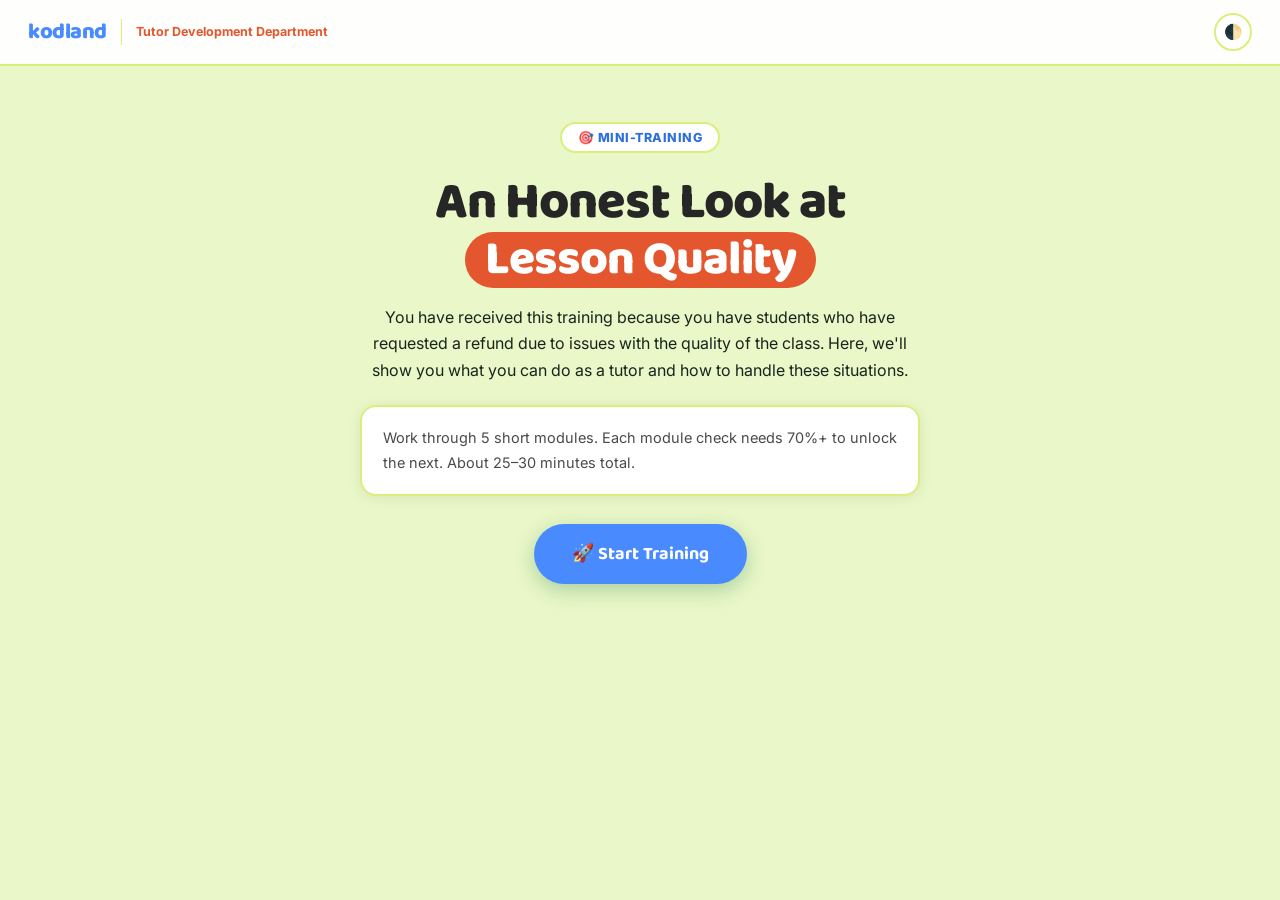
==== index.html @ ee76b4f6 "Add files via upload" ====
<!DOCTYPE html>
<html lang="en">
<head>
<meta charset="UTF-8">
<meta name="viewport" content="width=device-width, initial-scale=1.0">
<title>Mini-Training · Lesson Quality — Kodland Tutor Training</title>
<link href="https://fonts.googleapis.com/css2?family=Baloo+2:wght@600;700;800&family=Inter:wght@400;500;600;700;800&display=swap" rel="stylesheet">
<link rel="stylesheet" href="assets/style.css">
</head>
<body>

<!-- HOME -->
<div id="screen-home" class="screen active">
  <nav class="nav">
    <a class="logo" href="#" onclick="goHome();return false;">
      <span class="logo-mark">kodland</span>
      <span class="logo-div"></span>
      <span class="logo-sub" data-i18n="logoSub"></span>
    </a>
    <div class="nav-r">
      <button class="tbtn" onclick="toggleTheme()">🌓</button>
    </div>
  </nav>
  <div class="hero">
    <div class="hero-inner">
      <div class="eyebrow" data-i18n="heroEyebrow"></div>
      <h1 data-i18n-html="heroTitle"></h1>
      <p data-i18n="heroIntro"></p>
      <div class="card" style="text-align:left;max-width:560px;margin:0 auto 24px"><p style="margin:0" data-i18n="heroWork"></p></div>
      <button class="start-btn" onclick="goDashboard()" data-i18n="startBtn"></button>
    </div>
  </div>
</div>

<!-- DASHBOARD -->
<div id="screen-path" class="screen">
  <nav class="nav">
    <a class="logo" href="#" onclick="goHome();return false;">
      <span class="logo-mark">kodland</span>
      <span class="logo-div"></span>
      <span class="logo-sub" data-i18n="logoSub"></span>
    </a>
    <div class="nav-r">
      <span id="ntag" style="font-size:13px;color:var(--text-muted);font-weight:700;display:none"></span>
      <button class="tbtn" onclick="devUnlockAll()" data-i18n-title="devTitle" title="">🔓</button>
      <button class="tbtn" onclick="toggleTheme()">🌓</button>
    </div>
  </nav>
  <div class="msec">
    <div class="slbl">Your learning path</div>
    <div class="grid" id="mgrid"></div>
  </div>
</div>

<!-- CONTENT -->
<div id="screen-content" class="screen">
  <nav class="nav">
    <a class="logo" href="#" onclick="goHome();return false;">
      <span class="logo-mark">kodland</span>
      <span class="logo-div"></span>
      <span class="logo-sub" data-i18n="logoSub"></span>
    </a>
    <div class="nav-r">
      <button class="tbtn" onclick="goDashboard()" data-i18n-title="backToPath" title="">🏠</button>
      <button class="tbtn" onclick="toggleTheme()">🌓</button>
    </div>
  </nav>
  <div class="cbody" id="contentBody"></div>
</div>

<!-- RESULTS -->
<div id="screen-results" class="screen">
  <nav class="nav">
    <a class="logo" href="#" onclick="goHome();return false;">
      <span class="logo-mark">kodland</span><span class="logo-div"></span><span class="logo-sub" data-i18n="logoSub"></span>
    </a>
    <div class="nav-r"><button class="tbtn" onclick="toggleTheme()">🌓</button></div>
  </nav>
  <div class="rbody" id="resultsBody"></div>
</div>


<script>window.PROG_KEY_OVERRIDE='kl-mt-teacher_work-progress';</script>
<script src="assets/content-en.js"></script>
<script src="assets/engine.js"></script>
</body>
</html>
---- assets/style.css ----
:root{
  --blue:#498BFF;--blue-d:#2E6FDB;--blue-l:#8FB8FF;
  --coral:#E4572E;--coral-d:#C2421D;--pink-hover:#F08A6C;--pink-hover-d:#CF4A25;
  --green:#D3FF5F;--green-d:#6B9A1E;--green-l:#E9FFB0;
  --ink:#262626;--ink2:#4A4A4A;--muted:#8A8A8A;
  --bg:#EAF7C8;--surface:#FFFFFF;--surface2:#F4FCE0;--border:#D8F07A;
  --text:var(--ink);--text2:var(--ink2);--text-muted:var(--muted);
  --nav-bg:rgba(255,255,255,0.94);--nav-b:#D8F07A;
  --shadow:0 2px 14px rgba(11,31,69,.08);--shadow-h:0 10px 30px rgba(18,59,132,.16);
  --hi-bg:#EEF5FF;--hi-b:#AECBF7;--hi-t:#123B9A;
  --opt-h:#EEF5FF;
  --ok-bg:#EAFBF1;--ok-b:#8FE3B4;--ok-t:#0F7A45;
  --no-bg:#FFF1EF;--no-b:#FFC3B8;--no-t:#B23A26;
  --cute-bg:#FFF9E1;--cute-b:#F6DE94;--cute-t:#8A6412;
  --onbg:var(--ink);--onbg2:var(--ink2);--onbg-muted:var(--muted);
  --r:16px;--rsm:10px;--rpill:999px;
}
[data-theme="dark"]{
  --ink:#ECECEC;--ink2:#B7B7C2;--muted:#8D8D99;
  --bg:#12141A;
  --surface:#1C1F27;--surface2:#242830;--border:#333A4A;
  --nav-bg:rgba(18,20,26,0.92);--nav-b:#2A2E3A;
  --shadow:0 2px 14px rgba(0,0,0,.45);--shadow-h:0 10px 30px rgba(0,0,0,.55);
  --hi-bg:rgba(73,139,255,.12);--hi-b:rgba(73,139,255,.4);--hi-t:#8FB8FF;
  --opt-h:#232838;
  --ok-bg:rgba(15,122,69,.15);--ok-b:rgba(15,122,69,.45);--ok-t:#6FE3A4;
  --no-bg:rgba(178,58,38,.15);--no-b:rgba(178,58,38,.45);--no-t:#FF8B76;
  --cute-bg:rgba(138,100,18,.18);--cute-b:rgba(138,100,18,.45);--cute-t:#F6DE94;
  --onbg:var(--ink);--onbg2:var(--ink2);--onbg-muted:var(--muted);
}
*{box-sizing:border-box;margin:0;padding:0}
html{scroll-behavior:smooth}
body{background:var(--bg);color:var(--text);font-family:'Inter',sans-serif;min-height:100vh;overflow-x:hidden;transition:background .25s,color .25s}
.screen{display:none;min-height:100vh;flex-direction:column}
.screen.active{display:flex}
.nav{display:flex;align-items:center;justify-content:space-between;padding:0 28px;height:66px;background:var(--nav-bg);backdrop-filter:blur(14px);border-bottom:2px solid var(--nav-b);position:sticky;top:0;z-index:100}
.logo{display:flex;align-items:center;gap:9px;text-decoration:none;flex-shrink:0}
.logo-mark{font-family:'Baloo 2',sans-serif;font-weight:800;font-size:22px;letter-spacing:-.5px;color:var(--blue);line-height:1;white-space:nowrap}
.logo-sub{font-family:'Inter',sans-serif;font-weight:700;font-size:12.5px;color:var(--coral);white-space:nowrap;line-height:1.3;max-width:180px}
.logo-div{width:1px;height:26px;background:var(--border);margin:0 5px}
.nav-r{display:flex;align-items:center;gap:8px;position:relative}
.tbtn{display:flex;align-items:center;justify-content:center;width:38px;height:38px;border-radius:50%;background:var(--surface);border:2px solid var(--border);color:var(--text2);font-size:15px;cursor:pointer;transition:all .15s;flex-shrink:0}
.tbtn:hover{border-color:var(--blue-l);background:var(--surface2)}
/* HERO */
.hero{padding:56px 40px 40px;text-align:center;position:relative;overflow:hidden}
.hero-inner{position:relative;max-width:640px;margin:0 auto}
.eyebrow{display:inline-flex;align-items:center;gap:6px;background:var(--surface);border:2px solid var(--border);border-radius:var(--rpill);padding:6px 16px;font-family:'Inter',sans-serif;font-size:12.5px;font-weight:800;color:var(--blue-d);margin-bottom:22px;text-transform:uppercase;letter-spacing:.5px}
.hero h1{font-family:'Baloo 2',sans-serif;font-size:clamp(32px,5.2vw,52px);font-weight:800;line-height:1.08;letter-spacing:-1px;color:var(--onbg);margin-bottom:16px}
.h-pill{display:inline-block;background:#E4572E;color:#fff;border-radius:var(--rpill);padding:2px 20px;margin:0 2px;font-size:.92em}
.hero p{color:#16261c;font-size:16px;line-height:1.65;margin-bottom:22px;max-width:560px;margin-left:auto;margin-right:auto;position:relative;z-index:1}
[data-theme="dark"] .hero p{color:var(--onbg2)}
.hero-reasons{max-width:560px;margin:0 auto 24px;text-align:left;display:flex;flex-direction:column;gap:10px}
.hr-item{display:flex;gap:13px;align-items:center;background:var(--surface);border:2px solid var(--border);border-radius:14px;padding:13px 17px;font-size:14.5px;color:var(--text2);line-height:1.55;box-shadow:var(--shadow)}
.hr-item .hr-ic{flex-shrink:0;font-size:18px;line-height:1;width:38px;height:38px;border-radius:50%;background:var(--hi-bg);display:flex;align-items:center;justify-content:center}
.hr-item:nth-child(2) .hr-ic{background:#E4F5D3}
.hr-item:nth-child(3) .hr-ic{background:#FFE9F2}
.start-btn{display:inline-block;padding:16px 38px;background:var(--blue);color:#fff;border:none;border-radius:var(--rpill);font-family:'Baloo 2',sans-serif;font-size:18px;font-weight:700;cursor:pointer;transition:all .15s;box-shadow:0 6px 20px rgba(20,120,60,.3);margin-top:4px}
.start-btn:hover{background:var(--pink-hover-d);transform:translateY(-2px);box-shadow:0 8px 24px rgba(212,160,23,.4)}
/* DASHBOARD */
.msec{padding:8px 32px 70px;max-width:1080px;margin:0 auto;width:100%}
.slbl{font-family:'Baloo 2',sans-serif;font-size:13px;font-weight:700;text-transform:uppercase;letter-spacing:1.5px;color:var(--onbg-muted);margin-bottom:16px;margin-top:4px}
.grid{display:grid;grid-template-columns:repeat(auto-fill,minmax(290px,1fr));gap:16px}
.mc{background:var(--surface);border:2px solid var(--border);border-radius:var(--r);overflow:hidden;cursor:pointer;transition:transform .2s,box-shadow .2s,border-color .2s;box-shadow:var(--shadow)}
.mc:hover:not(.locked){transform:translateY(-4px);box-shadow:var(--shadow-h)}
.mc.locked{opacity:.5;cursor:not-allowed}
.mc.done{border-color:var(--blue)}
.mc-stripe{height:7px}
.mc-body{padding:22px}
.mc-top{display:flex;align-items:center;justify-content:space-between;margin-bottom:9px}
.mc-num{font-size:12px;font-weight:800;letter-spacing:.8px;text-transform:uppercase;color:var(--text-muted)}
.mc-em{font-size:32px}
.mc-title{font-family:'Baloo 2',sans-serif;font-size:22px;font-weight:700;letter-spacing:-.2px;color:var(--text);margin-bottom:7px;line-height:1.15}
.mc-desc{font-size:14.5px;color:var(--text2);line-height:1.6}
.mc-foot{margin-top:16px;display:flex;align-items:center;justify-content:space-between}
.badge{font-family:'Inter',sans-serif;font-size:11px;font-weight:800;letter-spacing:.3px;padding:5px 13px;border-radius:var(--rpill);text-transform:uppercase}
.bd{background:#E4F5D3;color:var(--green-d);border:1.5px solid var(--green)}
.bs{background:var(--coral);color:#fff;border:1.5px solid var(--coral-d)}
.bl{background:var(--surface2);color:var(--text-muted);border:1.5px solid var(--border)}
.br{background:#DCEBFF;color:var(--blue-d);border:1.5px solid var(--blue-l)}
[data-theme="dark"] .bd{background:rgba(211,255,95,.15);color:var(--green);border-color:rgba(211,255,95,.4)}
[data-theme="dark"] .br{background:rgba(73,139,255,.15);color:var(--blue-l);border-color:rgba(73,139,255,.4)}
.stag{font-size:12.5px;color:var(--text-muted);font-weight:600}
.stag b{color:var(--text)}
/* CONTENT */
.cbody{padding:38px 40px 60px;max-width:820px;margin:0 auto;width:100%;flex:1}
.meyebrow{font-size:11.5px;font-weight:800;text-transform:uppercase;letter-spacing:1px;color:var(--onbg-muted);margin-bottom:9px}
.mh1{font-family:'Baloo 2',sans-serif;font-size:clamp(26px,4vw,38px);font-weight:800;letter-spacing:-.6px;line-height:1.12;color:var(--onbg);margin-bottom:16px}
.mobj{background:var(--surface);border:2px solid var(--border);border-left:5px solid var(--coral);border-radius:0 var(--rsm) var(--rsm) 0;padding:14px 18px;font-size:14.5px;color:var(--text2);line-height:1.6;margin-bottom:34px}
.mobj strong{color:var(--text)}
.sch{font-family:'Baloo 2',sans-serif;font-size:24px;font-weight:800;margin:44px 0 18px;color:var(--onbg);display:flex;align-items:center;gap:12px;letter-spacing:-.3px}
.sch::before{content:'';width:12px;height:12px;border-radius:4px;background:var(--coral);flex-shrink:0;transform:rotate(45deg)}
.sch::after{content:'';flex:1;height:3px;background:var(--coral);border-radius:2px;opacity:.4}
.card{background:var(--surface);border:2px solid var(--border);border-radius:var(--r);padding:19px 21px;margin-bottom:12px;box-shadow:var(--shadow)}
.card h4{font-family:'Baloo 2',sans-serif;font-size:15px;font-weight:700;color:var(--text);margin-bottom:8px}
.card p,.card li{font-size:14.5px;color:var(--text2);line-height:1.7}
.card ul,.card ol{padding-left:18px}
.card li{margin-bottom:6px}
.card p strong,.card li strong{color:var(--text)}
.card p{margin-bottom:10px}
.card p:last-child{margin-bottom:0}
.tbl-wrap{overflow-x:auto;margin-top:4px}
.card table{width:100%;border-collapse:collapse;font-size:13.6px;line-height:1.55}
.card th{text-align:left;padding:9px 11px;border-bottom:2px solid var(--border);font-family:'Baloo 2',sans-serif;font-size:12.8px;color:var(--text)}
.card td{padding:9px 11px;border-bottom:1px solid var(--border);color:var(--text2);vertical-align:top}
.card tr:last-child td{border-bottom:none}
.card.hi{background:var(--hi-bg);border-color:var(--hi-b)}
.card.hi h4{color:var(--hi-t);font-size:16.5px}
.card.hi p,.card.hi li{color:var(--hi-t);opacity:.92}
.card.ok{background:var(--ok-bg);border-color:var(--ok-b)}
.card.ok h4{color:var(--ok-t)}
.card.ok p,.card.ok li{color:var(--ok-t);opacity:.92}
.card.danger{background:var(--no-bg);border-color:var(--no-b)}
.card.danger h4{color:var(--no-t)}
.card.danger p,.card.danger li{color:var(--no-t);opacity:.92}
.card.danger th{color:var(--no-t);border-color:var(--no-b)}
.card.danger td{color:var(--no-t);opacity:.9;border-color:var(--no-b)}
.card.cute{background:var(--cute-bg);border-color:var(--cute-b)}
.card.cute h4{color:var(--cute-t);font-size:16.5px}
.card.cute p,.card.cute li{color:var(--cute-t);opacity:.92}
.acc-item{background:var(--surface);border:2px solid var(--border);border-radius:var(--r);margin-bottom:12px;box-shadow:var(--shadow);overflow:hidden}
.acc-item summary{cursor:pointer;list-style:none;padding:18px 22px;font-family:'Baloo 2',sans-serif;font-weight:700;font-size:16px;display:flex;align-items:center;justify-content:space-between;gap:10px}
.acc-item summary::-webkit-details-marker{display:none}
.acc-item summary::after{content:'▾';font-size:14px;color:var(--text-muted);flex-shrink:0;transition:transform .2s}
.acc-item[open] summary::after{transform:rotate(180deg)}
.acc-item .acc-body{padding:0 22px 20px}
.acc-big-title{font-family:'Baloo 2',sans-serif;font-weight:800;font-size:23px;margin:30px 0 16px;text-align:center}
.sib{padding:16px 18px}
.sib-head{display:flex;align-items:center;gap:14px;margin-bottom:10px}
.sib-ic{font-size:38px;line-height:1;flex-shrink:0;width:52px;height:52px;display:flex;align-items:center;justify-content:center;background:var(--surface2);border-radius:50%}
.sib-head h4{font-size:14.5px;font-weight:800;line-height:1.3}
.sib-body{font-size:13.5px;line-height:1.55}
.sib-body ul,.sib-body ol{margin:0;padding-left:20px}
.sib-body li{margin-bottom:5px}
.sib-body p{margin-bottom:6px}
.notice-line{display:flex;align-items:flex-start;gap:10px;background:var(--surface2);border-radius:var(--rsm);padding:12px 14px;margin-bottom:12px;font-size:13.5px;line-height:1.5}
.notice-line .nl-ic{font-size:22px;flex-shrink:0}
.doavoid{display:grid;grid-template-columns:1fr 1fr;gap:14px;margin-bottom:14px}
@media(max-width:600px){.doavoid{grid-template-columns:1fr}}
.doavoid .dobox,.doavoid .avoidbox{border-radius:var(--r);padding:18px 19px;box-shadow:var(--shadow)}
.doavoid .dobox{background:var(--ok-bg);border:2px solid var(--ok-b)}
.doavoid .avoidbox{background:var(--no-bg);border:2px solid var(--no-b)}
.doavoid h5{font-family:'Baloo 2',sans-serif;font-weight:800;font-size:14.5px;margin-bottom:11px;display:flex;align-items:center;gap:7px}
.doavoid .dobox h5{color:var(--ok-t)}
.doavoid .avoidbox h5{color:var(--no-t)}
.doavoid ul{list-style:none;padding:0;margin:0;display:flex;flex-direction:column;gap:10px}
.doavoid li{display:flex;gap:8px;font-size:13.6px;line-height:1.55}
.doavoid .dobox li{color:var(--ok-t)}
.doavoid .avoidbox li{color:var(--no-t)}
.doavoid li .lic{flex-shrink:0}
.doavoid em{opacity:.85}
.pattern-row{display:grid;grid-template-columns:repeat(3,1fr);gap:14px;margin-bottom:14px}
@media(max-width:760px){.pattern-row{grid-template-columns:1fr}}
.pattern-card{background:var(--surface);border:2px solid var(--border);border-radius:var(--r);padding:22px 20px;box-shadow:var(--shadow);text-align:center;display:flex;flex-direction:column}
.pattern-ic{font-size:38px;margin-bottom:10px}
.pattern-title{font-family:'Baloo 2',sans-serif;font-weight:800;font-size:16px;margin-bottom:9px;color:var(--text)}
.pattern-desc{font-size:12.8px;color:var(--text2);margin-bottom:12px;line-height:1.5;font-style:italic}
.pattern-note{font-size:12.8px;color:var(--text2);line-height:1.55;text-align:left;background:var(--surface2);border-radius:10px;padding:11px 13px;margin-top:auto}
.mobj-box{display:flex;gap:16px;align-items:flex-start;background:var(--surface);border:2px solid var(--border);border-radius:var(--r);padding:18px 20px;margin-bottom:34px;box-shadow:var(--shadow)}
.mobj-ic{width:46px;height:46px;border-radius:50%;background:var(--hi-bg);display:flex;align-items:center;justify-content:center;font-size:21px;flex-shrink:0}
.mobj-txt strong{font-family:'Baloo 2',sans-serif;font-size:11.5px;text-transform:uppercase;letter-spacing:.6px;color:var(--coral);display:block;margin-bottom:5px}
.mobj-txt p{font-size:14.5px;color:var(--text2);line-height:1.6;margin:0}
.mc-em-circle{width:54px;height:54px;border-radius:50%;display:flex;align-items:center;justify-content:center;font-size:27px;flex-shrink:0}
.co-star{background:#FFF6DC;border-color:#F4D883;color:#8A6412}
[data-theme="dark"] .co-star{background:rgba(244,216,131,.15);border-color:rgba(244,216,131,.4);color:#F4D883}
.step-flow{display:flex;align-items:stretch;gap:8px;margin-bottom:14px;flex-wrap:wrap}
.step-box{flex:1;min-width:160px;background:var(--surface);border:2px solid var(--border);border-radius:var(--r);padding:18px 15px;text-align:center;box-shadow:var(--shadow);display:flex;flex-direction:column;align-items:center;justify-content:flex-start}
.step-ic{font-size:32px;margin-bottom:9px}
.step-lbl{font-size:13px;color:var(--text2);line-height:1.45;font-weight:600}
.step-arrow{display:flex;align-items:center;justify-content:center;font-size:22px;color:var(--coral);flex:0 0 auto;font-weight:800}
@media(max-width:700px){.step-flow{flex-direction:column}.step-arrow{transform:rotate(90deg);margin:-4px auto}}
.bigstat{display:flex;gap:22px;align-items:center;background:var(--surface);border:2px solid var(--border);border-radius:var(--r);padding:24px 26px;margin-bottom:14px;box-shadow:var(--shadow)}
.bigstat-num{font-family:'Baloo 2',sans-serif;font-size:54px;font-weight:800;color:var(--blue-d);flex-shrink:0;line-height:1;min-width:110px;text-align:center}
.bigstat-txt{font-size:14px;color:var(--text2);line-height:1.65}
.bigstat-txt strong{color:var(--text)}
@media(max-width:560px){.bigstat{flex-direction:column;text-align:center}}
.ck-list{display:flex;flex-direction:column;gap:11px;background:var(--surface);border:2px solid var(--border);border-radius:var(--r);padding:18px 20px;margin-bottom:12px;box-shadow:var(--shadow)}
.ck-row{display:flex;gap:11px;align-items:flex-start;font-size:14px;color:var(--text2);line-height:1.55}
.ck-box{flex-shrink:0;font-size:18px;color:var(--blue-d);margin-top:-1px}
.nc-list{display:flex;flex-direction:column;gap:12px;margin-bottom:12px}
.nc-row{display:flex;gap:14px;align-items:flex-start;background:var(--surface);border:2px solid var(--border);border-radius:var(--r);padding:15px 18px;box-shadow:var(--shadow)}
.nc-num{flex-shrink:0;width:32px;height:32px;border-radius:50%;background:var(--blue-l);color:var(--blue-d);display:flex;align-items:center;justify-content:center;font-family:'Baloo 2',sans-serif;font-weight:800;font-size:15px}
.nc-txt{font-size:14px;color:var(--text2);line-height:1.6;padding-top:4px}
.mt-pic{display:block;width:100%;height:auto;border-radius:var(--r);border:2px solid var(--border);box-shadow:var(--shadow);margin:0 0 14px;background:var(--surface)}
.mt-pic-crop{position:relative;overflow:hidden;border-radius:var(--r);border:2px solid var(--border);box-shadow:var(--shadow);margin:0 0 14px;background:var(--surface)}
.mt-pic-crop img{position:absolute;display:block;max-width:none;height:auto}
.icon-grid{display:grid;grid-template-columns:repeat(auto-fit,minmax(220px,1fr));gap:12px;margin-bottom:12px}
.icon-grid-item{display:flex;gap:12px;align-items:flex-start;background:var(--surface);border:2px solid var(--border);border-radius:var(--r);padding:15px 16px;box-shadow:var(--shadow)}
.igi-ic{font-size:24px;flex-shrink:0;width:36px;height:36px;border-radius:50%;background:var(--hi-bg);display:flex;align-items:center;justify-content:center}
.igi-txt{font-size:13.5px;color:var(--text2);line-height:1.55}
.igi-txt strong{color:var(--text)}
.tl-wrap{display:flex;flex-direction:column;margin-bottom:14px}
.tl-item{display:flex;gap:14px;background:var(--surface);border:2px solid var(--border);border-radius:var(--r);padding:16px 18px;box-shadow:var(--shadow)}
.tl-ic{width:42px;height:42px;border-radius:50%;background:var(--hi-bg);display:flex;align-items:center;justify-content:center;font-size:20px;flex-shrink:0}
.tl-lbl{font-family:'Baloo 2',sans-serif;font-weight:800;font-size:12.5px;color:var(--coral-d);text-transform:uppercase;letter-spacing:.4px;margin-bottom:7px}
.tl-body{flex:1}
.tl-body ul{padding-left:18px;margin:0}
.tl-body li{font-size:13.5px;color:var(--text2);line-height:1.6;margin-bottom:5px}
.tl-body li:last-child{margin-bottom:0}
.tl-connector{width:2px;height:16px;background:var(--border);margin-left:39px}
.tl-item{flex-wrap:wrap}
.tl-vid{flex-basis:100%;margin-top:6px}
.tl-vid .vslot{margin-bottom:0}
.tbl-full{width:100vw;position:relative;left:50%;right:50%;margin-left:-50vw;margin-right:-50vw;padding:0 max(20px,calc(50vw - 570px));overflow-x:auto;box-sizing:border-box}
.tbl-full table{min-width:1100px}
.tbl-full .card{margin:0}
.tbl-full table tr:nth-child(even){background:var(--surface2)}
.tbl-full table th{position:sticky;top:0;background:var(--blue);color:#fff}
.rule-row{display:flex;flex-direction:column;gap:10px;margin-bottom:14px}
.rule-card{display:flex;gap:14px;align-items:flex-start;background:var(--surface);border:2px solid var(--border);border-left:5px solid var(--blue);border-radius:var(--r);padding:15px 18px;box-shadow:var(--shadow)}
.rule-num{width:32px;height:32px;border-radius:50%;background:var(--blue);color:#fff;font-family:'Baloo 2',sans-serif;font-weight:800;font-size:14px;display:flex;align-items:center;justify-content:center;flex-shrink:0}
.rule-ic{font-size:22px;flex-shrink:0}
.rule-txt{font-size:13.8px;color:var(--text2);line-height:1.55}
.rule-txt strong{color:var(--text)}
.bo-mock{background:#211E33;border-radius:16px;padding:22px 22px 18px;color:#EDEAF9;font-family:'Segoe UI',Inter,sans-serif;margin-bottom:14px;box-shadow:var(--shadow-h);position:relative;margin-top:10px}
.bo-mock-tag{position:absolute;top:-12px;left:18px;background:var(--coral);color:#fff;font-family:'Baloo 2',sans-serif;font-size:11px;font-weight:800;padding:5px 13px;border-radius:999px;text-transform:uppercase;letter-spacing:.4px;box-shadow:0 3px 8px rgba(0,0,0,.25)}
/* BO SIMULATION EMBED (breaks out of the content column on purpose) */
.sim-embed{position:relative;left:50%;right:50%;margin-left:-50vw;margin-right:-50vw;width:100vw;max-width:100vw;margin-top:18px;margin-bottom:22px}
.sim-embed-inner{max-width:1440px;margin:0 auto;padding:0 16px}
.sim-embed-tag{display:inline-block;background:var(--coral);color:#fff;font-family:'Baloo 2',sans-serif;font-size:11px;font-weight:800;padding:5px 13px;border-radius:999px;text-transform:uppercase;letter-spacing:.4px;margin-bottom:10px}
.sim-embed iframe{width:100%;height:480px;border:2px solid var(--border);border-radius:16px;box-shadow:var(--shadow-h);display:block;background:#211E33}
@media(max-width:760px){.sim-embed iframe{height:420px}}
.bo-tabs{display:flex;gap:8px;margin-bottom:14px;flex-wrap:wrap}
.bo-tab{padding:8px 16px;border-radius:8px;border:1px solid #3A3460;background:#2C2846;color:#C3BEDA;font-size:12.5px;font-weight:700;cursor:pointer;font-family:inherit}
.bo-tab.active{background:#498BFF;color:#fff;border-color:#498BFF}
.bo-field{display:flex;gap:10px;padding:9px 0;border-bottom:1px solid rgba(255,255,255,.07);font-size:13px;color:#C3BEDA}
.bo-field:last-child{border-bottom:none}
.bo-field b{color:#fff;min-width:110px;display:inline-block}
.bo-comment{background:#2C2846;border-radius:10px;padding:13px 15px;font-size:12.8px;color:#C3BEDA;line-height:1.65;margin-top:2px}
.bo-comment .role{display:inline-block;background:#3A3460;color:#AEB8FA;font-size:10px;font-weight:800;padding:2px 8px;border-radius:5px;margin-bottom:7px}
.bo-progress-head{display:flex;justify-content:space-between;align-items:flex-start;flex-wrap:wrap;gap:10px;margin-bottom:14px}
.bo-select{background:#342E56;border:1px solid #3A3460;color:#EDEAF9;padding:7px 12px;border-radius:8px;font-size:12.5px;font-family:inherit}
.bo-status{font-size:12px;color:#C3BEDA;display:flex;align-items:center;gap:4px;flex-wrap:wrap}
.bo-status b{color:#fff}
.bo-info-ic{width:22px;height:22px;border-radius:50%;background:#342E56;color:#8FB8FF;display:inline-flex;align-items:center;justify-content:center;font-size:12px;cursor:pointer;border:1px solid #3A3460;margin-left:4px}
.bo-grid-row{display:flex;align-items:center;gap:10px;margin-bottom:12px;flex-wrap:wrap}
.bo-mod-lbl{width:28px;font-weight:800;color:#fff;font-size:13px;flex-shrink:0}
.bo-cell-wrap{display:flex;flex-direction:column;align-items:center;gap:4px;width:66px}
.bo-cell-lbl{font-size:9.5px;color:#8B85A6}
.bo-cell{padding:6px 0;width:100%;text-align:center;border-radius:999px;font-size:11px;font-weight:700}
.bo-cell.attended{background:rgba(52,211,153,.18);color:#7FE8BE}
.bo-cell.absent{background:rgba(242,113,109,.2);color:#FF9C97}
.bo-cell.notsubmitted{background:rgba(242,140,109,.22);color:#FFA98F}
.bo-cell.reviewed{background:rgba(52,211,153,.18);color:#7FE8BE}
.bo-cell.next{background:#342E56;color:#6b6584}
.bo-mod-total{font-size:11.5px;color:#8B85A6;margin-left:4px}
.bo-legend{display:none;position:absolute;top:6px;right:0;background:#fff;color:#2a2540;border-radius:10px;padding:15px 17px;box-shadow:0 10px 30px rgba(0,0,0,.45);z-index:20;width:min(430px,90vw);font-size:12px}
.bo-legend.show{display:block}
.bo-legend-cols{display:grid;grid-template-columns:1fr 1fr;gap:16px}
.bo-legend h6{font-size:11px;text-transform:uppercase;letter-spacing:.4px;color:#8A84A3;margin-bottom:8px}
.bo-legend-row{display:flex;align-items:center;gap:7px;margin-bottom:7px;line-height:1.3}
.bo-legend-dot{width:10px;height:10px;border-radius:50%;flex-shrink:0}
@media(max-width:560px){.bo-legend-cols{grid-template-columns:1fr}.bo-cell-wrap{width:58px}}
.two-col{display:grid;grid-template-columns:1fr 1fr;gap:12px}
@media(max-width:600px){.two-col{grid-template-columns:1fr}}
.three-col{display:grid;grid-template-columns:1fr 1fr 1fr;gap:12px}
@media(max-width:760px){.three-col{grid-template-columns:1fr}}
.divider{border:none;border-top:2px solid var(--border);margin:34px 0}
.ctabtn{display:block;width:100%;padding:17px;background:var(--blue);color:#fff;border:none;border-radius:var(--rpill);font-family:'Baloo 2',sans-serif;font-size:18px;font-weight:700;cursor:pointer;transition:all .15s;margin-bottom:40px;margin-top:4px;box-shadow:0 4px 16px rgba(20,120,60,.28)}
.ctabtn:hover{background:var(--pink-hover-d);transform:translateY(-2px);box-shadow:0 6px 20px rgba(212,160,23,.4)}
.ctabtn:disabled{opacity:.4;cursor:not-allowed;transform:none;box-shadow:none}
@media(max-width:640px){.cbody,.msec,.hero{padding-left:18px;padding-right:18px}}
/* VIDEO SLOT (placeholder — no footage yet) */
.vslot{background:#000000;border:2px solid #2A2A2A;border-radius:var(--r);padding:22px 22px 20px;margin-bottom:12px;color:#EAEAEA}
.vslot-top{display:flex;align-items:center;gap:10px;margin-bottom:10px}
.vslot-ic{width:38px;height:38px;border-radius:50%;background:rgba(255,255,255,.08);display:flex;align-items:center;justify-content:center;font-size:17px;flex-shrink:0}
.vslot-title{font-family:'Baloo 2',sans-serif;font-weight:700;font-size:15px;color:#fff}
.vslot-meta{font-size:11.5px;color:#8FB8FF;text-transform:uppercase;letter-spacing:.5px;font-weight:800;margin-top:2px}
.vslot-frame{background:#000000;border:1px solid rgba(255,255,255,.15);border-radius:12px;padding:26px;text-align:center;margin-bottom:12px;overflow:hidden}
.vslot-frame .big{font-size:30px;margin-bottom:6px}
.vslot-frame .lbl{font-size:12.5px;color:#8FB8FF;font-weight:700}
.vslot-brief{font-size:13px;line-height:1.6;color:#CFCFCF;font-style:italic}
/* CALLOUT (guide-style emoji callouts) */
.callout{display:flex;gap:12px;border-radius:var(--rsm);padding:15px 17px;margin-bottom:12px;font-size:14.3px;line-height:1.68;border:1.5px solid}
.co-ic{font-size:19px;flex-shrink:0;margin-top:1px}
.co-body p{margin-bottom:8px}
.co-body p:last-child{margin-bottom:0}
.co-body ul,.co-body ol{padding-left:18px;margin-bottom:8px}
.co-body li{margin-bottom:4px}
.co-target{background:var(--hi-bg);border-color:var(--hi-b);color:var(--hi-t)}
.co-warn{background:#FFF6EE;border-color:#FBD9B0;color:#9A5B12}
[data-theme="dark"] .co-warn{background:rgba(154,91,18,.18);border-color:rgba(154,91,18,.45);color:#F5B971}
.co-danger{background:var(--no-bg);border-color:var(--no-b);color:var(--no-t)}
.co-ok{background:var(--ok-bg);border-color:var(--ok-b);color:var(--ok-t)}
.co-cute{background:var(--cute-bg);border-color:var(--cute-b);color:var(--cute-t)}
.co-idea{background:#EFFAFF;border-color:#B9E6FA;color:#0B5E85}
[data-theme="dark"] .co-idea{background:rgba(11,94,133,.18);border-color:rgba(11,94,133,.45);color:#7FD4F5}
.co-loop{background:var(--hi-bg);border-color:var(--hi-b);color:var(--hi-t)}
.co-body b,.co-body strong{color:inherit}
/* INTERACTION (selection-based exercises) */
.ix-wrap{background:var(--surface);border:2px solid var(--border);border-radius:var(--r);padding:24px;margin-bottom:16px;box-shadow:var(--shadow)}
.ix-badge{display:inline-flex;align-items:center;gap:6px;background:#DDF3E5;color:var(--blue-d);border:1.5px solid var(--blue-l);border-radius:var(--rpill);padding:5px 14px;font-size:11.5px;font-weight:800;text-transform:uppercase;letter-spacing:.4px;margin-bottom:14px}
[data-theme="dark"] .ix-badge{background:rgba(143,224,180,.15);color:var(--blue-l)}
.ix-title{font-family:'Baloo 2',sans-serif;font-size:18px;font-weight:800;color:var(--text);margin-bottom:8px}
.ix-instr{font-size:14px;color:var(--text2);line-height:1.6;margin-bottom:18px}
.ix-card{background:var(--surface2);border:2px solid var(--border);border-radius:var(--rsm);padding:14px 16px;margin-bottom:10px;font-size:14px;color:var(--text);cursor:pointer;transition:all .15s;line-height:1.55}
.ix-card:hover:not(.locked){border-color:var(--blue-l);transform:translateY(-1px)}
.ix-card.locked{cursor:default}
.ix-card.correct{background:var(--ok-bg);border-color:var(--ok-b);color:var(--ok-t)}
.ix-card.wrong{background:var(--no-bg);border-color:var(--no-b);color:var(--no-t)}
.ix-zones{display:grid;grid-template-columns:repeat(auto-fit,minmax(180px,1fr));gap:10px;margin-top:14px}
.ix-zone{border:2px dashed var(--border);border-radius:var(--rsm);padding:12px;text-align:center;font-family:'Baloo 2',sans-serif;font-weight:700;font-size:13px;color:var(--text2)}
.ix-zone-btn{display:block;width:100%;padding:9px 8px;margin-top:8px;border-radius:8px;border:2px solid var(--border2,var(--border));background:var(--surface);font-family:'Inter',sans-serif;font-weight:700;font-size:12.5px;cursor:pointer;color:var(--text2)}
.ix-zone-btn:hover:not(:disabled){border-color:var(--blue-l);color:var(--blue-d)}
.ix-zone-btn:disabled{opacity:.4;cursor:not-allowed}
.ix-zone-btn.correct-zone{opacity:1!important;background:var(--ok-bg);border-color:var(--ok-b);color:var(--ok-t)}
.ix-zone-btn.wrong-zone{opacity:1!important;background:var(--no-bg);border-color:var(--no-b);color:var(--no-t)}
.ix-fb{margin-top:8px;font-size:13px;line-height:1.55;border-radius:8px;padding:9px 12px}
.ix-fb.ok{background:var(--ok-bg);color:var(--ok-t)}
.ix-fb.bad{background:var(--no-bg);color:var(--no-t)}
.ix-progress{font-size:12.5px;color:var(--text-muted);font-weight:700;margin-top:14px;text-align:right}
.ix-nextbtn{display:none;margin-top:16px;width:100%;padding:14px;background:var(--blue);color:#fff;border:none;border-radius:var(--rpill);font-family:'Baloo 2',sans-serif;font-size:16px;font-weight:700;cursor:pointer}
.ix-nextbtn.show{display:block}
.ix-nextbtn:hover{background:var(--pink-hover-d)}
.ix-sim-link{display:flex;gap:16px;align-items:center;background:var(--hi-bg);border:2px solid var(--hi-b);border-radius:var(--r);padding:20px;margin-bottom:16px}
.ix-sim-link .em{font-size:34px;flex-shrink:0}
.ix-sim-link a.simbtn{display:inline-block;margin-top:8px;background:var(--blue);color:#fff;padding:10px 20px;border-radius:var(--rpill);font-family:'Baloo 2',sans-serif;font-weight:700;font-size:14px;text-decoration:none}
.ix-sim-link a.simbtn:hover{background:var(--pink-hover-d)}
/* QUIZ */
.qbody{padding:38px 40px;max-width:700px;margin:0 auto;width:100%;flex:1}
.qpt{height:8px;background:var(--surface2);border:1.5px solid var(--border);border-radius:var(--rpill);margin-bottom:38px;overflow:hidden}
.qpf{height:100%;background:linear-gradient(90deg,var(--blue),var(--coral));border-radius:var(--rpill);transition:width .4s ease}
.qctr{font-size:12.5px;font-weight:800;text-transform:uppercase;letter-spacing:1px;color:var(--onbg-muted);margin-bottom:11px}
.qtxt{font-family:'Baloo 2',sans-serif;font-size:22px;font-weight:700;letter-spacing:-.3px;line-height:1.35;margin-bottom:28px;color:var(--onbg)}
.qopts{display:flex;flex-direction:column;gap:11px}
.qopt{background:var(--surface);border:2px solid var(--border);border-radius:var(--r);padding:15px 19px;cursor:pointer;font-size:14.5px;color:var(--text);font-family:'Inter',sans-serif;font-weight:500;transition:all .15s;text-align:left;line-height:1.5;box-shadow:var(--shadow)}
.qopt:hover:not(.answered){background:var(--opt-h);border-color:var(--blue-l)}
.qopt.correct{background:var(--ok-bg);border-color:var(--ok-b);color:var(--ok-t)}
.qopt.wrong{background:var(--no-bg);border-color:var(--no-b);color:var(--no-t)}
.qopt.answered{cursor:default}
.qfb{display:none;margin-top:15px;border-radius:var(--rsm);padding:14px 17px;font-size:14.5px;line-height:1.6;border:2px solid}
.qfb.show{display:block}
.qfb.ok{background:var(--ok-bg);border-color:var(--ok-b);color:var(--ok-t)}
.qfb.bad{background:var(--no-bg);border-color:var(--no-b);color:var(--no-t)}
.qnxt{display:none;margin-top:19px;width:100%;padding:15px;background:var(--blue);color:#fff;border:none;border-radius:var(--rpill);font-family:'Baloo 2',sans-serif;font-size:17px;font-weight:700;cursor:pointer;transition:all .15s}
.qnxt.show{display:block}
.qnxt:hover{background:var(--pink-hover-d)}
/* RESULTS */
.rbody{padding:64px 40px;max-width:540px;margin:0 auto;text-align:center;flex:1}
.remi{font-size:66px;margin-bottom:15px}
.rtitle{font-family:'Baloo 2',sans-serif;font-size:31px;font-weight:800;letter-spacing:-.4px;color:var(--onbg)}
.rpct{font-family:'Baloo 2',sans-serif;font-size:64px;font-weight:800;line-height:1;margin:15px 0 7px}
.rpct.pass{color:var(--blue)}
.rpct.fail{color:var(--no-t)}
.rsub{color:var(--onbg2);font-size:15.5px;line-height:1.65;margin-bottom:32px}
.bdark{display:block;width:100%;padding:15px 24px;margin-bottom:10px;background:var(--blue);color:#fff;border:none;border-radius:var(--rpill);font-family:'Baloo 2',sans-serif;font-size:17px;font-weight:700;cursor:pointer;transition:all .15s}
.bdark:hover{background:var(--pink-hover-d)}
.bline{display:block;width:100%;padding:14px 24px;margin-bottom:10px;background:transparent;color:var(--text2);border:2px solid var(--border);border-radius:var(--rpill);font-family:'Inter',sans-serif;font-size:14.5px;font-weight:700;cursor:pointer;transition:all .15s}
.bline:hover{background:var(--surface2);color:var(--text);border-color:var(--blue-l)}
/* FEEDBACK SLIDERS (ungraded, end of exam) */
.fbq{background:var(--surface);border:2px solid var(--border);border-radius:var(--r);padding:20px;margin-bottom:14px;text-align:left}
.fbq label{display:block;font-family:'Baloo 2',sans-serif;font-weight:700;font-size:14.5px;color:var(--text);margin-bottom:12px}
.fbq .scale{display:flex;gap:8px}
.fbq .scale button{flex:1;padding:11px 0;border-radius:10px;border:2px solid var(--border);background:var(--surface2);font-weight:800;font-family:'Baloo 2',sans-serif;cursor:pointer;color:var(--text2)}
.fbq .scale button.sel{background:var(--blue);border-color:var(--blue);color:#fff}
.fbq .scalelbl{display:flex;justify-content:space-between;font-size:11px;color:var(--text-muted);margin-top:6px}
/* CHECKLIST / FIELD CARD */
.chk-body{padding:44px 40px 64px;max-width:760px;margin:0 auto;flex:1}
.chk-badge{display:inline-flex;align-items:center;gap:6px;background:#DDF3E5;color:var(--blue-d);border:2px solid var(--blue-l);border-radius:var(--rpill);padding:6px 15px;font-family:'Inter',sans-serif;font-size:12.5px;font-weight:800;text-transform:uppercase;letter-spacing:.5px;margin-bottom:16px}
[data-theme="dark"] .chk-badge{background:rgba(143,224,180,.18);color:var(--blue-l)}
.chk-h1{font-family:'Baloo 2',sans-serif;font-size:clamp(24px,4vw,34px);font-weight:800;letter-spacing:-.6px;line-height:1.15;color:var(--onbg);margin-bottom:12px}
.chk-sub{font-size:15.5px;color:var(--onbg2);line-height:1.7;margin-bottom:30px}
.chk-list{display:flex;flex-direction:column;gap:12px}
.chk-item{display:flex;gap:14px;align-items:flex-start;background:var(--surface);border:2px solid var(--border);border-radius:var(--r);padding:16px 19px;box-shadow:var(--shadow)}
.chk-ic{width:30px;height:30px;border-radius:50%;background:#DDF3E5;color:var(--blue-d);display:flex;align-items:center;justify-content:center;font-weight:800;flex-shrink:0;font-family:'Baloo 2',sans-serif;font-size:13px}
.chk-txt{font-size:14px;color:var(--text2);line-height:1.6;padding-top:4px}
.chk-selfeval{margin-top:36px;background:var(--surface2);border:2px dashed var(--blue-l);border-radius:var(--r);padding:24px 26px}
.chk-selfeval-h{font-family:'Baloo 2',sans-serif;font-size:20px;font-weight:800;color:var(--text);margin-bottom:6px}
.chk-selfeval-sub{font-size:13.5px;color:var(--text-muted);margin-bottom:16px;line-height:1.55}
.chk-self-item{display:flex;gap:10px;margin-bottom:11px;font-size:14px;color:var(--text2);line-height:1.6}
.chk-self-item:last-child{margin-bottom:0}
.chk-actions{display:flex;gap:12px;margin-top:30px;flex-wrap:wrap}
.chk-actions button{flex:1;min-width:220px;margin-bottom:0}
.fc-block{background:var(--surface);border:2px solid var(--border);border-radius:var(--r);padding:18px 20px;margin-bottom:12px}
.fc-block h4{font-family:'Baloo 2',sans-serif;font-size:14.5px;color:var(--blue-d);text-transform:uppercase;letter-spacing:.4px;margin-bottom:8px}
.fc-block p,.fc-block li{font-size:13.8px;color:var(--text2);line-height:1.6}
.fc-block ul{padding-left:18px}
@media print{
  .nav,.no-print{display:none!important}
  body{background:#fff}
  .chk-body{padding:10px 6px;max-width:100%}
  .chk-item,.chk-selfeval,.fc-block{box-shadow:none;break-inside:avoid}
}
.tl-video-btn{display:flex;align-items:center;gap:10px;margin-top:12px;padding:11px 15px;background:#EEF0FF;border:2px solid #A9B2F7;border-radius:12px;font-size:13.5px;font-weight:800;color:#3D47B5;text-decoration:none;transition:transform .15s,box-shadow .15s}
.tl-video-btn:hover{transform:translateY(-1px);box-shadow:0 4px 14px rgba(61,71,181,.18)}
.tl-video-btn .tl-video-ic{width:30px;height:30px;border-radius:50%;background:#5B66E0;color:#fff;display:flex;align-items:center;justify-content:center;font-size:13px;flex-shrink:0}
[data-theme="dark"] .tl-video-btn{background:rgba(123,135,245,.14);border-color:rgba(169,178,247,.45);color:#C9CEFF}

/* narrow screens + long translated labels: keep the top bar and tables inside the viewport */
@media(max-width:640px){
  .nav{padding:0 12px;gap:8px}
  .logo{gap:6px}
  .logo-mark{font-size:20px}
  .logo-div{margin:0 1px;height:22px}
  .logo-sub{font-size:10px;max-width:96px;line-height:1.15}
  .nav-r{gap:6px;flex-shrink:0}
  #ntag{font-size:10.5px!important;max-width:74px;line-height:1.15;text-align:right;white-space:normal}
  .lang-btn{padding:7px 9px}
  .card table{font-size:12.5px}
  .card th,.card td{padding:7px 6px;overflow-wrap:anywhere;hyphens:auto}
  .card th{font-size:11.5px}
}
@media(max-width:520px){
  .logo-div,.logo-sub{display:none}
}

/* long words in translated text must wrap inside their cards instead of widening them */
.pattern-card,.card,.co,.step-box,.ix-card,.ix-fb,.mobj-txt{min-width:0;overflow-wrap:break-word}
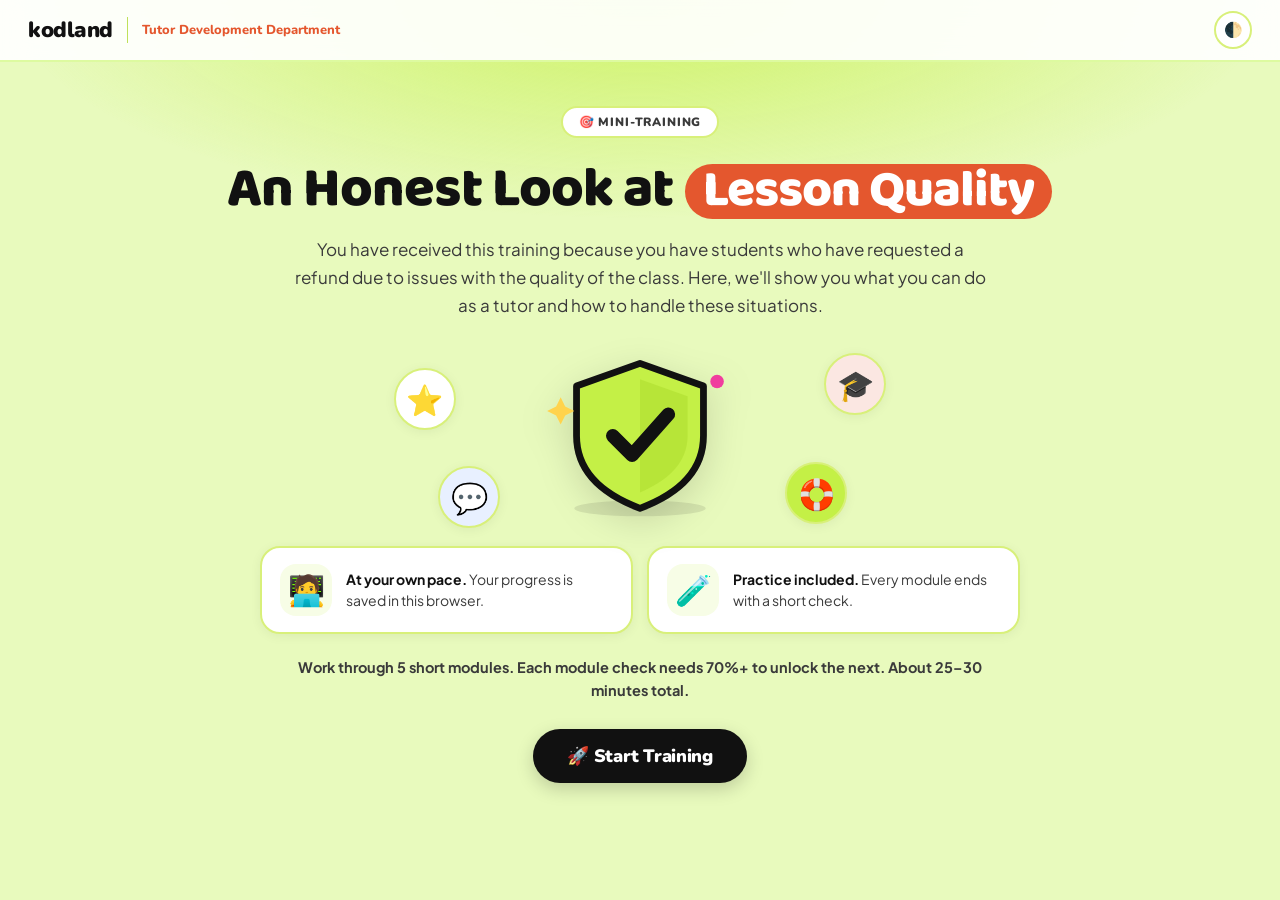
==== commit 97fe8e5b: "Add files via upload" ====
--- a/index.html
+++ b/index.html
@@ -4,8 +4,11 @@
 <meta charset="UTF-8">
 <meta name="viewport" content="width=device-width, initial-scale=1.0">
 <title>Mini-Training · Lesson Quality — Kodland Tutor Training</title>
-<link href="https://fonts.googleapis.com/css2?family=Baloo+2:wght@600;700;800&family=Inter:wght@400;500;600;700;800&display=swap" rel="stylesheet">
+<link rel="preconnect" href="https://fonts.googleapis.com"><link rel="preconnect" href="https://fonts.gstatic.com" crossorigin>
+<link href="https://fonts.googleapis.com/css2?family=Baloo+2:wght@600;700;800&family=Inter:wght@400;500;600;700;800&family=Nunito:wght@700;800;900&family=Plus+Jakarta+Sans:wght@400;500;600;700;800&display=swap" rel="stylesheet">
 <link rel="stylesheet" href="assets/style.css">
+<link rel="stylesheet" href="assets/theme.css">
+<style>:root,:root[data-theme="dark"]{--pink:#E4572E;--pink-d:#C2421D;--coral:#E4572E;--coral-d:#C2421D}:root:not([data-theme="dark"]){--pink-l:#FBE7E2}</style>
 </head>
 <body>
 
@@ -26,7 +29,12 @@
       <div class="eyebrow" data-i18n="heroEyebrow"></div>
       <h1 data-i18n-html="heroTitle"></h1>
       <p data-i18n="heroIntro"></p>
-      <div class="card" style="text-align:left;max-width:560px;margin:0 auto 24px"><p style="margin:0" data-i18n="heroWork"></p></div>
+      <div class="hero-art" id="heroArt"></div>
+      <div class="hero-cards">
+        <div class="hcard"><span class="hc-ic">🧑‍💻</span><div data-i18n-html="heroCard1"></div></div>
+        <div class="hcard"><span class="hc-ic">🧪</span><div data-i18n-html="heroCard2"></div></div>
+      </div>
+      <p class="hero-work" data-i18n="heroWork" style="font-size:14.5px;font-weight:700"></p>
       <button class="start-btn" onclick="goDashboard()" data-i18n="startBtn"></button>
     </div>
   </div>
@@ -47,7 +55,8 @@
     </div>
   </nav>
   <div class="msec">
-    <div class="slbl">Your learning path</div>
+    <div class="slbl" data-i18n="pathLabel"></div>
+    <div class="pbar"><b id="pbCount">0/6</b><div class="ptrack"><i id="pbFill"></i></div><span data-i18n="pbLabel"></span></div>
     <div class="grid" id="mgrid"></div>
   </div>
 </div>
@@ -80,7 +89,9 @@
 </div>
 
 
-<script>window.PROG_KEY_OVERRIDE='kl-mt-teacher_work-progress';</script>
+<canvas id="confetti"></canvas>
+
+<script>window.PROG_KEY_OVERRIDE='kl-mt-teacher_work-progress'; window.HERO_ART={ill:'shield',orbs:['⭐','🎓','💬','🛟']};</script>
 <script src="assets/content-en.js"></script>
 <script src="assets/engine.js"></script>
 </body>
--- a/assets/theme.css
+++ b/assets/theme.css
@@ -0,0 +1,361 @@
+/* ==========================================================================
+   Mini_Training_7_Technical_Issues — visual theme (v2)
+   Loaded AFTER style.css. It re-skins the training with the look of the
+   "Kodland TD Core-EM Training" (lime background, pink accent, big emoji,
+   colourful cards, interactive widgets) and adds the new components used by
+   the content: symCards, flipCards, tabsBlock, stepper, chatMock, ill().
+   To go back to the old look, just remove the <link> to this file.
+   ========================================================================== */
+
+:root{
+  --bg:#E8FABD; --bg2:#F4FCD3; --surface:#FFFFFF; --surface2:#F7FDE6;
+  --border:#D8F07A; --line2:#BFE15A; --nav-b:#DDFAA0;
+  --ink:#111111; --ink2:#3A3A3A; --muted:#6B6F7D;
+  --lime:#C4F046; --lime-d:#AEDD2E; --lime-dd:#5E7F07;
+  --pink:#F03D9E; --pink-d:#D4308A; --pink-l:#FFE4F2;
+  --blue:#3E7BFA; --blue-d:#2A63D8; --blue-l:#E8F0FF;
+  --ok:#1FA45A; --ok-l:#E6F8EE; --orange:#F59E0B; --orange-l:#FFF3DC;
+  --red:#E5484D; --red-l:#FFEBEC; --violet:#8B5CF6; --violet-l:#F0EAFF; --yellow:#FFD34D;
+  --coral:#F03D9E; --coral-d:#D4308A;
+  --text:var(--ink); --text2:var(--ink2); --text-muted:var(--muted);
+  --r:20px; --rsm:12px;
+  --shadow:0 2px 12px rgba(0,0,0,.06); --shadow-h:0 10px 30px rgba(0,0,0,.12);
+  --f-disp:'Nunito','Baloo 2',system-ui,'Segoe UI',Arial,sans-serif;
+  --f-body:'Plus Jakarta Sans','Inter',system-ui,'Segoe UI',Arial,sans-serif;
+}
+[data-theme="dark"]{
+  --bg:#10150C; --bg2:#161D10; --surface:#1B2214; --surface2:#222B19;
+  --border:#34421F; --line2:#4B5F2A; --nav-b:#2B3820;
+  --ink:#F2F5EA; --ink2:#C9D1B8; --muted:#97A082;
+  --blue-l:#1D2A47; --pink-l:#3A1A2C; --ok-l:#14301F; --orange-l:#3A2C10; --red-l:#3A1C1E; --violet-l:#2A2144;
+  --shadow:0 2px 12px rgba(0,0,0,.4); --shadow-h:0 10px 30px rgba(0,0,0,.55);
+}
+
+html{scroll-behavior:smooth}
+body{font-family:var(--f-body);background:var(--bg);color:var(--ink);-webkit-font-smoothing:antialiased}
+body::before{content:"";position:fixed;inset:0 0 auto 0;height:520px;background:radial-gradient(ellipse 70% 60% at 50% 0%,rgba(196,240,70,.75),transparent 70%);pointer-events:none;z-index:0}
+[data-theme="dark"] body::before{background:radial-gradient(ellipse 70% 60% at 50% 0%,rgba(120,170,30,.28),transparent 70%)}
+.screen{position:relative;z-index:1}
+h1,h2,h3,h4,.mh1,.rtitle,.start-btn{font-family:var(--f-disp);font-weight:900;letter-spacing:-.02em}
+::selection{background:var(--lime);color:#111}
+
+/* ---------- Nav ---------- */
+.nav{height:62px;background:rgba(255,255,255,.92);border-bottom:2px solid var(--nav-b)}
+[data-theme="dark"] .nav{background:rgba(16,21,12,.9)}
+.logo-mark{font-family:var(--f-disp);font-weight:900;font-size:22px;color:var(--ink);letter-spacing:-.5px}
+.logo-sub{font-family:var(--f-disp);font-weight:800;font-size:13px;color:var(--pink);max-width:none}
+.logo-div{background:var(--line2)}
+.tbtn{background:var(--surface);border:2px solid var(--border);color:var(--ink)}
+.tbtn:hover{background:var(--lime);border-color:var(--lime-d)}
+#ntag{background:var(--lime);color:#111!important;border-radius:999px;padding:6px 13px;font-weight:800!important;font-size:12.5px!important}
+
+/* ---------- Buttons ---------- */
+.start-btn,.ctabtn,.ix-nextbtn,.bdark{font-family:var(--f-disp);background:var(--ink);color:#fff;border-radius:999px;border:0;font-weight:900;transition:transform .15s,background .15s,box-shadow .15s}
+[data-theme="dark"] .start-btn,[data-theme="dark"] .ctabtn,[data-theme="dark"] .ix-nextbtn,[data-theme="dark"] .bdark{background:var(--lime);color:#111}
+.start-btn:hover,.ctabtn:hover,.ix-nextbtn:hover,.bdark:hover{background:var(--pink);color:#fff;transform:translateY(-2px);box-shadow:0 8px 22px rgba(240,61,158,.28)}
+.start-btn{padding:15px 34px;font-size:18px;box-shadow:0 6px 18px rgba(0,0,0,.18)}
+.bline{border:2px solid var(--line2);background:var(--surface);color:var(--ink);border-radius:999px;font-weight:800}
+
+/* ---------- Home / hero ---------- */
+.hero{padding:44px 24px 24px}
+.hero-inner{max-width:880px}
+.eyebrow{background:var(--surface);border:2px solid var(--border);color:var(--ink2);font-family:var(--f-disp);font-weight:900;font-size:12px;letter-spacing:.07em}
+.hero h1{font-size:clamp(34px,5.6vw,56px);line-height:1.06;color:var(--ink)}
+.h-pill{background:var(--pink);color:#fff;border-radius:999px;padding:0 18px;box-decoration-break:clone;-webkit-box-decoration-break:clone}
+.hero p{color:var(--ink2);font-size:17px;line-height:1.65;max-width:700px}
+.hero .card{max-width:640px;margin:0 auto 22px;background:var(--surface);border:2px solid var(--border);border-radius:var(--r);text-align:center}
+.hero-art{position:relative;height:190px;max-width:560px;margin:2px auto 14px;display:flex;align-items:center;justify-content:center}
+.hero-art .ill{width:230px;height:170px;position:relative;z-index:2;filter:drop-shadow(0 10px 18px rgba(0,0,0,.14));animation:floaty 5s ease-in-out infinite}
+.orb{position:absolute;display:flex;align-items:center;justify-content:center;width:62px;height:62px;border-radius:50%;background:var(--surface);border:2px solid var(--border);font-size:30px;box-shadow:var(--shadow);animation:floaty 4.2s ease-in-out infinite}
+.orb.o1{left:6%;top:14%;animation-delay:.2s}.orb.o2{right:6%;top:6%;animation-delay:.9s;background:var(--pink-l)}
+.orb.o3{left:14%;bottom:2%;animation-delay:1.4s;background:var(--blue-l)}.orb.o4{right:13%;bottom:4%;animation-delay:.5s;background:var(--lime)}
+@keyframes floaty{0%,100%{transform:translateY(0)}50%{transform:translateY(-8px)}}
+.hero-cards{display:grid;grid-template-columns:1fr 1fr;gap:14px;max-width:760px;margin:6px auto 22px;text-align:left}
+.hcard{display:flex;gap:14px;align-items:center;background:var(--surface);border:2px solid var(--border);border-radius:var(--r);padding:16px 18px;box-shadow:var(--shadow);font-size:14px;line-height:1.5;color:var(--ink2)}
+.hcard .hc-ic{flex:0 0 auto;font-size:30px;width:52px;height:52px;border-radius:16px;background:var(--surface2);display:flex;align-items:center;justify-content:center}
+.hcard b{color:var(--ink)}
+@media(max-width:700px){.hero-cards{grid-template-columns:1fr}.hero-art{height:160px}.orb{width:50px;height:50px;font-size:24px}}
+
+/* ---------- Dashboard ---------- */
+.msec{max-width:1040px;padding:6px 24px 70px}
+.slbl{font-family:var(--f-disp);font-weight:900;font-size:13px;letter-spacing:.1em;color:var(--pink);margin:14px 0 12px}
+.pbar{display:flex;align-items:center;gap:16px;background:var(--surface);border:2px solid var(--border);border-radius:999px;padding:12px 20px;margin:4px 0 22px;box-shadow:var(--shadow)}
+.pbar b{font-family:var(--f-disp);font-size:20px;font-weight:900}
+.ptrack{flex:1;height:12px;border-radius:999px;background:var(--surface2);border:1px solid var(--border);overflow:hidden}
+.ptrack i{display:block;height:100%;width:0;border-radius:999px;background:linear-gradient(90deg,var(--lime-d),var(--pink));transition:width .8s cubic-bezier(.2,.8,.2,1)}
+.pbar span{font-weight:800;font-size:13px;color:var(--muted);white-space:nowrap}
+.grid{grid-template-columns:repeat(2,1fr);gap:18px}
+@media(max-width:760px){.grid{grid-template-columns:1fr}}
+.mc{position:relative;border:2px solid var(--border);border-top:7px solid var(--mcol,var(--lime-d));border-radius:24px;box-shadow:var(--shadow);background:var(--surface);overflow:hidden}
+.mc-stripe{display:none}
+.mc:hover:not(.locked){transform:translateY(-5px);box-shadow:var(--shadow-h)}
+.mc.locked{background:repeating-linear-gradient(135deg,var(--surface) 0 18px,var(--surface2) 18px 36px);opacity:.78;filter:saturate(.6);cursor:not-allowed}
+.mc-body{padding:20px 22px 20px;position:relative}
+.mc-num{font-family:var(--f-disp);font-size:12px;font-weight:900;letter-spacing:.09em;text-transform:uppercase;color:var(--muted)}
+.mc-em-circle{display:none}
+.mc-big{display:block;font-size:56px;line-height:1;margin:10px 0 8px;transition:transform .25s}
+.mc:hover:not(.locked) .mc-big{transform:scale(1.12) rotate(-6deg)}
+.mc-title{font-family:var(--f-disp);font-weight:900;font-size:22px;margin:2px 0 6px;color:var(--ink)}
+.mc-desc{font-size:13.5px;line-height:1.55;color:var(--ink2);min-height:62px}
+.mc-foot{margin-top:12px}
+.mc.done{border-right-color:var(--ok);border-bottom-color:var(--ok);border-left-color:var(--ok)}
+.mc.done::after{content:"✓";position:absolute;right:16px;top:16px;width:30px;height:30px;border-radius:50%;background:var(--ok);color:#fff;font-weight:900;display:flex;align-items:center;justify-content:center}
+.badge{font-family:var(--f-disp);font-weight:900;border-radius:999px;padding:7px 14px;font-size:12.5px}
+.badge.br{background:var(--ink);color:#fff}
+.badge.bd{background:var(--ok-l);color:var(--ok);border:1px solid var(--ok)}
+.badge.bl{background:var(--surface2);color:var(--muted);border:1px solid var(--border)}
+
+/* ---------- Module page ---------- */
+.rdbar{position:fixed;top:62px;left:0;right:0;height:4px;background:transparent;z-index:90}
+.rdbar i{display:block;height:100%;width:0;background:linear-gradient(90deg,var(--lime-d),var(--pink));border-radius:0 4px 4px 0;transition:width .12s linear}
+.cbody{max-width:1000px;padding:30px 24px 90px}
+.mhead{display:grid;grid-template-columns:1fr auto;gap:18px;align-items:center}
+@media(max-width:760px){.mhead{grid-template-columns:1fr}.mhead-art{display:none}}
+.meyebrow{font-family:var(--f-disp);font-weight:900;font-size:12.5px;letter-spacing:.09em;text-transform:uppercase;color:var(--pink)}
+.mh1{font-size:clamp(30px,4.6vw,46px);line-height:1.08;margin:6px 0 14px}
+.mh1-em{display:inline-block;margin-right:4px;animation:pop .7s cubic-bezier(.2,1.4,.4,1) both}
+@keyframes pop{from{transform:scale(.3) rotate(-20deg);opacity:0}to{transform:scale(1) rotate(0);opacity:1}}
+.mobj-box{background:var(--surface);border:2px solid var(--border);border-left:7px solid var(--lime-d);border-radius:var(--r);box-shadow:var(--shadow);padding:16px 20px}
+.mobj-ic{background:var(--lime);border-radius:14px}
+.mobj-txt strong{color:var(--lime-dd);font-family:var(--f-disp);letter-spacing:.06em;text-transform:uppercase;font-size:12px}
+[data-theme="dark"] .mobj-txt strong{color:var(--lime)}
+.mhead-art .ill{width:210px;height:160px;filter:drop-shadow(0 10px 16px rgba(0,0,0,.12));animation:floaty 5.5s ease-in-out infinite}
+.learn{display:grid;grid-template-columns:repeat(4,1fr);gap:12px;margin:18px 0 14px}
+@media(max-width:860px){.learn{grid-template-columns:repeat(2,1fr)}}
+.lcard{background:var(--surface);border:2px solid var(--border);border-radius:var(--r);padding:14px 15px;box-shadow:var(--shadow);transition:transform .2s}
+.lcard:hover{transform:translateY(-3px)}
+.lcard span{display:block;font-size:30px;margin-bottom:6px}
+.lcard p{font-size:13px;line-height:1.45;color:var(--ink2);font-weight:600}
+.chips{display:flex;flex-wrap:wrap;gap:8px;margin:6px 0 10px}
+.chip{background:var(--surface);border:2px solid var(--border);border-radius:999px;padding:7px 14px;font-size:13px;font-weight:800;color:var(--ink);cursor:pointer;font-family:inherit;transition:all .15s}
+.chip:hover{background:var(--lime);border-color:var(--lime-d);transform:translateY(-1px)}
+.sec{margin-top:44px;scroll-margin-top:84px}
+.sh{display:flex;align-items:center;gap:14px;margin:0 0 16px}
+.se{flex:0 0 auto;width:54px;height:54px;border-radius:16px;background:var(--surface);border:2px solid var(--border);box-shadow:var(--shadow);display:flex;align-items:center;justify-content:center;font-size:30px}
+.sh h2{font-size:clamp(20px,2.6vw,27px);margin:0;white-space:normal}
+.sh::after{content:"";flex:1;height:5px;border-radius:5px;background:linear-gradient(90deg,var(--lime-d),transparent)}
+.reveal{opacity:0;transform:translateY(18px);transition:opacity .55s ease,transform .55s ease}
+.reveal.in{opacity:1;transform:none}
+@media(prefers-reduced-motion:reduce){.reveal{opacity:1;transform:none;transition:none}.hero-art .ill,.orb,.mhead-art .ill,.mh1-em{animation:none}}
+
+/* ---------- Generic cards, tables, lists ---------- */
+.card{background:var(--surface);border:2px solid var(--border);border-radius:var(--r);box-shadow:var(--shadow);padding:18px 20px;line-height:1.65;font-size:15px;color:var(--ink2);margin-bottom:14px}
+.card p+p{margin-top:10px}
+.card h4{font-size:17px;margin-bottom:8px;color:var(--ink)}
+.card strong{color:var(--ink)}
+.tbl-wrap{overflow-x:auto;border-radius:16px;border:2px solid var(--border);margin-top:12px;background:var(--surface)}
+.tbl-wrap table{border-collapse:collapse;width:100%;font-size:13.5px}
+.tbl-wrap th{background:var(--lime);color:#111;font-family:var(--f-disp);font-weight:900;text-align:left;padding:11px 14px}
+.tbl-wrap td{padding:11px 14px;border-top:1px solid var(--border);vertical-align:top;line-height:1.5;color:var(--ink2)}
+.tbl-wrap tr:nth-child(even) td{background:var(--surface2)}
+.three-col{display:grid;grid-template-columns:repeat(3,1fr);gap:14px}
+@media(max-width:820px){.three-col{grid-template-columns:1fr}}
+.three-col .card:nth-child(1){border-top:7px solid #7EA8FF}.three-col .card:nth-child(2){border-top:7px solid #FFB44D}.three-col .card:nth-child(3){border-top:7px solid #B79DF2}
+
+/* callouts */
+.callout{display:flex;gap:14px;align-items:flex-start;border-radius:var(--r);padding:15px 18px;margin:14px 0;border:2px solid var(--border);background:var(--surface);box-shadow:var(--shadow);line-height:1.6;font-size:14.5px;color:var(--ink2)}
+.co-ic{flex:0 0 auto;font-size:26px;width:46px;height:46px;border-radius:14px;display:flex;align-items:center;justify-content:center;background:var(--surface2)}
+.co-body{flex:1}.co-body strong{color:var(--ink)}
+.co-idea{background:var(--blue-l);border-color:#B9D1FF}.co-idea .co-ic{background:#fff}
+.co-ok{background:var(--ok-l);border-color:#8FE3B4}.co-ok .co-ic{background:#fff}
+.co-danger{background:var(--red-l);border-color:#FFB9BC}.co-danger .co-ic{background:#fff}
+.co-warn{background:var(--orange-l);border-color:#F6D58F}.co-warn .co-ic{background:#fff}
+.co-star{background:#FFF9D6;border-color:#F3DD7A}.co-star .co-ic{background:#fff}
+[data-theme="dark"] .co-ic{background:rgba(255,255,255,.08)!important}
+
+/* do / avoid */
+.doavoid{display:grid;grid-template-columns:1fr 1fr;gap:14px;margin:14px 0}
+@media(max-width:760px){.doavoid{grid-template-columns:1fr}}
+.dobox,.avoidbox{border-radius:var(--r);padding:16px 18px;border:2px solid}
+.dobox{background:var(--ok-l);border-color:#8FE3B4}.avoidbox{background:var(--red-l);border-color:#FFB9BC}
+.dobox h5,.avoidbox h5{font-family:var(--f-disp);font-weight:900;font-size:15px;margin-bottom:8px}
+.dobox h5{color:var(--ok)}.avoidbox h5{color:var(--red)}
+.dobox ul,.avoidbox ul{list-style:none;display:flex;flex-direction:column;gap:7px}
+.dobox li,.avoidbox li{display:flex;gap:9px;font-size:13.5px;line-height:1.5;color:var(--ink2)}
+
+/* numbered list */
+.nc-list{display:flex;flex-direction:column;gap:10px;margin:12px 0}
+.nc-row{display:flex;gap:14px;align-items:flex-start;background:var(--surface);border:2px solid var(--border);border-radius:16px;padding:12px 16px;box-shadow:var(--shadow);line-height:1.55;font-size:14.5px;color:var(--ink2)}
+.nc-num{flex:0 0 auto;width:32px;height:32px;border-radius:50%;background:var(--pink);color:#fff;font-family:var(--f-disp);font-weight:900;display:flex;align-items:center;justify-content:center}
+
+/* icon grid */
+.icon-grid{display:grid;grid-template-columns:repeat(auto-fit,minmax(230px,1fr));gap:14px;margin:14px 0}
+.icon-grid.ig4,.icon-grid.ig2{grid-template-columns:repeat(2,1fr)}.icon-grid.ig6{grid-template-columns:repeat(3,1fr)}
+@media(max-width:760px){.icon-grid.ig4,.icon-grid.ig2,.icon-grid.ig6{grid-template-columns:1fr}}
+.icon-grid-item{background:var(--surface);border:2px solid var(--border);border-radius:var(--r);padding:16px;box-shadow:var(--shadow);transition:transform .2s,box-shadow .2s;font-size:14px;line-height:1.55;color:var(--ink2)}
+.icon-grid-item:hover{transform:translateY(-4px);box-shadow:var(--shadow-h)}
+.igi-ic{font-size:34px;width:60px;height:60px;border-radius:18px;background:var(--surface2);display:flex;align-items:center;justify-content:center;margin-bottom:10px}
+.icon-grid-item:nth-child(5n+1) .igi-ic{background:#E8F0FF}.icon-grid-item:nth-child(5n+2) .igi-ic{background:#FFE4F2}.icon-grid-item:nth-child(5n+3) .igi-ic{background:#FFF3DC}.icon-grid-item:nth-child(5n+4) .igi-ic{background:#E6F8EE}.icon-grid-item:nth-child(5n+5) .igi-ic{background:#F0EAFF}
+.igi-txt strong{color:var(--ink)}
+
+/* step flow */
+.step-flow{display:flex;gap:10px;align-items:stretch;margin:16px 0;flex-wrap:wrap}
+.step-box{flex:1 1 180px;background:var(--surface);border:2px solid var(--border);border-radius:var(--r);padding:16px;text-align:center;box-shadow:var(--shadow);transition:transform .2s}
+.step-box:hover{transform:translateY(-3px)}
+.step-ic{font-size:38px;margin-bottom:6px}.step-lbl{font-weight:800;font-size:13.5px;line-height:1.45;color:var(--ink)}
+.step-arrow{align-self:center;font-size:24px;font-weight:900;color:var(--pink);animation:nudge 1.4s ease-in-out infinite}
+@keyframes nudge{0%,100%{transform:translateX(0)}50%{transform:translateX(5px)}}
+@media(max-width:760px){.step-arrow{display:none}}
+
+/* pattern cards */
+.pattern-row{display:grid;grid-template-columns:repeat(3,1fr);gap:14px;margin:14px 0}
+@media(max-width:820px){.pattern-row{grid-template-columns:1fr}}
+.pattern-card{background:var(--surface);border:2px solid var(--border);border-radius:var(--r);padding:18px;box-shadow:var(--shadow);border-top:7px solid var(--lime-d);transition:transform .2s}
+.pattern-card:hover{transform:translateY(-4px)}
+.pattern-card:nth-child(2){border-top-color:#FFC247}.pattern-card:nth-child(3){border-top-color:var(--red)}
+.pattern-ic{font-size:36px}.pattern-title{font-family:var(--f-disp);font-weight:900;font-size:19px;margin:4px 0}
+.pattern-desc{font-size:13.5px;font-weight:700;color:var(--ink);line-height:1.5}.pattern-note{font-size:13px;color:var(--ink2);margin-top:8px;line-height:1.5}
+
+/* big stat */
+.bigstat{display:flex;align-items:center;gap:18px;background:var(--surface);border:2px solid var(--border);border-radius:var(--r);padding:16px 22px;box-shadow:var(--shadow);margin:14px 0}
+.bigstat-num{font-family:var(--f-disp);font-weight:900;font-size:clamp(34px,5vw,52px);color:var(--pink);white-space:nowrap;line-height:1}
+.bigstat-txt{font-size:15px;line-height:1.55;color:var(--ink2)}
+
+/* accordion (details) */
+.acc-item{background:var(--surface);border:2px solid var(--border);border-radius:16px;margin:9px 0;box-shadow:var(--shadow);overflow:hidden;transition:border-color .2s}
+.acc-item[open]{border-color:var(--lime-d)}
+.acc-item summary{list-style:none;cursor:pointer;padding:14px 18px;font-weight:800;font-size:15px;color:var(--ink);display:flex;align-items:center;gap:10px}
+.acc-item summary::-webkit-details-marker{display:none}
+.acc-item summary::after{content:"＋";margin-left:auto;font-weight:900;color:var(--pink);font-size:20px;transition:transform .2s}
+.acc-item[open] summary::after{content:"－"}
+.acc-item[open] summary{background:var(--surface2)}
+.acc-body{padding:4px 18px 16px;font-size:14px;line-height:1.65;color:var(--ink2)}
+.acc-body p{margin-top:8px}.acc-body strong{color:var(--ink)}
+
+/* ---------- NEW: symptom cards (tap to open) ---------- */
+.sym-grid{display:grid;grid-template-columns:repeat(2,1fr);gap:14px;margin:14px 0;align-items:start}
+@media(max-width:820px){.sym-grid{grid-template-columns:1fr}}
+.sym{background:var(--surface);border:2px solid var(--border);border-left:8px solid var(--sc,var(--lime-d));border-radius:var(--r);box-shadow:var(--shadow);overflow:hidden;transition:box-shadow .2s,transform .2s}
+.sym:hover{box-shadow:var(--shadow-h);transform:translateY(-2px)}
+.sym-head{display:flex;gap:14px;align-items:center;padding:15px 16px;cursor:pointer;width:100%;background:none;border:0;text-align:left;font-family:inherit;color:inherit}
+.sym-ic{flex:0 0 auto;width:56px;height:56px;border-radius:16px;font-size:30px;display:flex;align-items:center;justify-content:center;background:var(--sbg,var(--surface2))}
+.sym-t{flex:1;font-family:var(--f-disp);font-weight:900;font-size:16.5px;line-height:1.25;color:var(--ink)}
+.sym-t small{display:block;font-family:var(--f-body);font-weight:700;font-size:12px;color:var(--muted);margin-top:3px}
+.sym-chev{font-size:18px;color:var(--pink);transition:transform .25s;font-weight:900}
+.sym.open .sym-chev{transform:rotate(180deg)}
+.sym-body{display:none;padding:2px 16px 16px;flex-direction:column;gap:9px}
+.sym.open .sym-body{display:flex;animation:drop .3s ease both}
+@keyframes drop{from{opacity:0;transform:translateY(-6px)}to{opacity:1;transform:none}}
+.sr{display:flex;gap:10px;align-items:flex-start;border-radius:14px;padding:10px 12px;font-size:13.5px;line-height:1.55;color:var(--ink2)}
+.sr b.l{flex:0 0 auto;display:inline-flex;align-items:center;gap:5px;font-family:var(--f-disp);font-weight:900;font-size:11.5px;letter-spacing:.04em;text-transform:uppercase;border-radius:999px;padding:3px 10px;white-space:nowrap}
+.sr .x{flex:1}.sr .x em{color:var(--ink)}
+.sr.see{background:var(--blue-l)}.sr.see b.l{background:var(--blue);color:#fff}
+.sr.do{background:var(--ok-l)}.sr.do b.l{background:var(--ok);color:#fff}
+.sr.say{background:var(--violet-l)}.sr.say b.l{background:var(--violet);color:#fff}
+.sr.rep{background:var(--orange-l)}.sr.rep b.l{background:var(--orange);color:#fff}
+.sr.avoid{background:var(--red-l)}.sr.avoid b.l{background:var(--red);color:#fff}
+.sr.tip{background:#FFF9D6}.sr.tip b.l{background:#E0B400;color:#fff}
+[data-theme="dark"] .sr.tip{background:rgba(224,180,0,.15)}
+.sr .x ul{margin:6px 0 0 18px}.sr .x li{margin:3px 0}
+
+/* ---------- NEW: flip cards ---------- */
+.flip-grid{display:grid;grid-template-columns:repeat(auto-fit,minmax(170px,1fr));gap:14px;margin:14px 0}
+.flip-grid.n5{grid-template-columns:repeat(5,1fr)}.flip-grid.n6{grid-template-columns:repeat(3,1fr)}.flip-grid.n4{grid-template-columns:repeat(4,1fr)}
+@media(max-width:900px){.flip-grid.n5,.flip-grid.n6,.flip-grid.n4{grid-template-columns:repeat(2,1fr)}}
+.flip-b{overflow:auto}
+.flip{perspective:900px;height:178px;cursor:pointer;background:none;border:0;padding:0;font-family:inherit;color:inherit}
+.flip-in{position:relative;width:100%;height:100%;transition:transform .55s cubic-bezier(.3,1.3,.5,1);transform-style:preserve-3d}
+.flip.on .flip-in{transform:rotateY(180deg)}
+.flip-f,.flip-b{position:absolute;inset:0;border-radius:var(--r);border:2px solid var(--border);backface-visibility:hidden;-webkit-backface-visibility:hidden;display:flex;flex-direction:column;align-items:center;justify-content:center;text-align:center;padding:14px;box-shadow:var(--shadow)}
+.flip-f{background:var(--surface)}
+.flip-f .fi{font-size:42px}.flip-f .ft{font-family:var(--f-disp);font-weight:900;font-size:16px;margin-top:6px;color:var(--ink)}
+.flip-f .fh{font-size:11.5px;color:var(--muted);margin-top:6px;font-weight:700}
+.flip-b{transform:rotateY(180deg);background:var(--lime);color:#111;font-size:13.5px;line-height:1.5;font-weight:600}
+.flip-b strong{font-family:var(--f-disp)}
+
+/* ---------- NEW: tabs ---------- */
+.tabs{margin:14px 0}
+.tab-bar{display:flex;gap:8px;flex-wrap:wrap;margin-bottom:12px}
+.tab-btn{flex:1 1 140px;display:flex;align-items:center;justify-content:center;gap:8px;background:var(--surface);border:2px solid var(--border);border-radius:999px;padding:11px 16px;font-family:var(--f-disp);font-weight:900;font-size:15px;cursor:pointer;color:var(--ink);transition:all .15s}
+.tab-btn:hover{background:var(--surface2)}
+.tab-btn.on{background:var(--ink);color:#fff;border-color:var(--ink)}
+[data-theme="dark"] .tab-btn.on{background:var(--lime);color:#111;border-color:var(--lime)}
+.tab-panel{display:none}.tab-panel.on{display:block;animation:drop .3s ease both}
+
+/* ---------- NEW: stepper ---------- */
+.stp{display:grid;grid-template-columns:230px 1fr;background:var(--surface);border:2px solid var(--border);border-radius:var(--r);box-shadow:var(--shadow);overflow:hidden;margin:14px 0}
+@media(max-width:760px){.stp{grid-template-columns:1fr}}
+.stp-l{background:linear-gradient(160deg,#DFF7A0,#BFE3FF);display:flex;flex-direction:column;align-items:center;justify-content:center;padding:22px 12px;min-height:220px}
+.stp-l .big{font-size:86px;line-height:1;animation:pop .5s cubic-bezier(.2,1.4,.4,1) both}
+.stp-l .of{margin-top:12px;font-family:var(--f-disp);font-weight:900;font-size:12px;letter-spacing:.08em;background:#fff;border-radius:999px;padding:4px 12px;color:var(--ink)}
+.stp-r{padding:20px 22px;display:flex;flex-direction:column}
+.stp-r h4{font-size:20px;margin-bottom:8px;color:var(--ink)}
+.stp-body{font-size:14.5px;line-height:1.65;color:var(--ink2);flex:1}
+.stp-body ul{margin:8px 0 0 20px}.stp-body li{margin:4px 0}.stp-body strong{color:var(--ink)}
+.stp-nav{display:flex;align-items:center;gap:8px;margin-top:14px}
+.stp-dots{display:flex;gap:7px;flex:1}
+.stp-dot{width:36px;height:36px;border-radius:50%;border:2px solid var(--border);background:var(--surface);cursor:pointer;font-size:16px;font-family:inherit;transition:all .15s}
+.stp-dot.on{background:var(--lime);border-color:var(--lime-d);transform:scale(1.1)}
+.stp-btn{border:2px solid var(--line2);background:var(--surface);border-radius:999px;padding:9px 16px;font-weight:800;cursor:pointer;font-family:inherit;color:var(--ink)}
+.stp-btn.next{background:var(--ink);color:#fff;border-color:var(--ink)}
+.stp-btn:disabled{opacity:.35;cursor:not-allowed}
+.stp-btn:hover:not(:disabled){background:var(--pink);color:#fff;border-color:var(--pink)}
+
+/* ---------- NEW: chat / phone mock ---------- */
+.chat-wrap{display:grid;grid-template-columns:minmax(260px,330px) 1fr;gap:20px;margin:16px 0;align-items:start}
+@media(max-width:820px){.chat-wrap{grid-template-columns:1fr}}
+.phone{background:#1B1F2A;border-radius:34px;padding:12px;box-shadow:var(--shadow-h);max-width:340px;width:100%;margin:0 auto}
+.ph-top{display:flex;align-items:center;gap:10px;background:#0F7A6A;color:#fff;border-radius:22px 22px 0 0;padding:12px 14px}
+.ph-av{width:36px;height:36px;border-radius:50%;background:#fff;display:flex;align-items:center;justify-content:center;font-size:20px}
+.ph-name{font-weight:800;font-size:14px;line-height:1.2}.ph-name small{display:block;font-weight:600;font-size:11px;opacity:.85}
+.ph-body{background:#EDE6DB;min-height:300px;padding:14px 10px;display:flex;flex-direction:column;gap:9px;border-radius:0 0 22px 22px}
+.bub{max-width:86%;padding:9px 12px;border-radius:14px;font-size:13.2px;line-height:1.45;box-shadow:0 1px 2px rgba(0,0,0,.12);animation:drop .35s ease both;color:#1b1b1b}
+.bub.in{background:#fff;align-self:flex-start;border-top-left-radius:4px}
+.bub.out{background:#DCF8C6;align-self:flex-end;border-top-right-radius:4px}
+.bub small{display:block;font-size:10px;color:#777;margin-top:3px;text-align:right}
+.bub.fb{align-self:stretch;max-width:100%;border-radius:12px;font-weight:600;text-align:left}
+.bub.fb.good{background:#D8F8E4;border:2px solid #36B873}.bub.fb.bad{background:#FFE3E4;border:2px solid #E5484D}
+.chat-q h4{font-size:18px;margin-bottom:6px;color:var(--ink)}.chat-q p{font-size:14px;color:var(--ink2);margin-bottom:12px;line-height:1.55}
+.chat-opts{display:flex;flex-direction:column;gap:10px}
+.chat-opt{background:var(--surface);border:2px solid var(--border);border-radius:16px;padding:12px 14px;text-align:left;font-family:inherit;font-size:13.5px;line-height:1.5;color:var(--ink2);cursor:pointer;transition:all .15s}
+.chat-opt:hover:not(:disabled){background:var(--surface2);border-color:var(--lime-d);transform:translateX(3px)}
+.chat-opt b{display:inline-flex;width:24px;height:24px;border-radius:50%;background:var(--ink);color:#fff;font-size:12px;align-items:center;justify-content:center;margin-right:8px}
+.chat-opt.used{opacity:.55}.chat-opt.good,.chat-opt.good:hover{border-color:#36B873!important;background:var(--ok-l)!important;opacity:1}.chat-opt.bad,.chat-opt.bad:hover{border-color:var(--red)!important;background:var(--red-l)!important;opacity:1}
+.chat-opt:disabled{cursor:default}
+.chat-again{margin-top:10px;background:none;border:2px solid var(--line2);border-radius:999px;padding:8px 16px;font-weight:800;font-family:inherit;cursor:pointer;color:var(--ink);display:none}
+
+/* ---------- NEW: timeline "clock" ---------- */
+.rclock{display:grid;grid-template-columns:repeat(4,1fr);gap:0;margin:16px 0;position:relative}
+@media(max-width:820px){.rclock{grid-template-columns:1fr;gap:12px}}
+.rc{position:relative;padding:0 8px;text-align:center}
+.rc::before{content:"";position:absolute;top:30px;left:-50%;width:100%;height:4px;background:var(--lime-d);z-index:0}
+.rc:first-child::before{display:none}
+@media(max-width:820px){.rc::before{display:none}}
+.rc-dot{position:relative;z-index:1;width:62px;height:62px;border-radius:50%;margin:0 auto 10px;background:var(--surface);border:3px solid var(--lime-d);display:flex;align-items:center;justify-content:center;font-size:28px;box-shadow:var(--shadow)}
+.rc-when{font-family:var(--f-disp);font-weight:900;font-size:12px;letter-spacing:.06em;text-transform:uppercase;color:var(--pink)}
+.rc-t{font-weight:800;font-size:14px;color:var(--ink);margin:2px 0}.rc-d{font-size:12.5px;color:var(--ink2);line-height:1.45}
+
+/* ---------- Illustrations ---------- */
+.ill{display:inline-block;line-height:0}
+.ill svg{width:100%;height:100%;display:block}
+
+/* ---------- Simulation embed ---------- */
+.sim-embed-tag{background:var(--pink);font-family:var(--f-disp)}
+.sim-embed iframe{border:2px solid var(--border);border-radius:20px;height:560px}
+@media(max-width:760px){.sim-embed iframe{height:520px}}
+
+/* ---------- Module check ---------- */
+.ix-wrap{background:var(--surface);border:2px solid var(--border);border-radius:24px;box-shadow:var(--shadow);padding:22px 24px;margin-top:34px}
+.ix-badge{background:var(--lime);color:#111;font-family:var(--f-disp);font-weight:900;border-radius:999px;padding:6px 14px;font-size:12.5px}
+.ix-title{font-family:var(--f-disp);font-weight:900;font-size:22px;margin:12px 0 4px;color:var(--ink)}
+.ix-instr{font-size:15px;line-height:1.6;color:var(--ink2);margin-bottom:12px;font-weight:600}
+.ix-bar{height:10px;border-radius:999px;background:var(--surface2);border:1px solid var(--border);overflow:hidden;margin:10px 0 14px}
+.ix-bar i{display:block;height:100%;border-radius:999px;background:linear-gradient(90deg,var(--lime-d),var(--pink));transition:width .5s}
+.ix-card{background:var(--surface);border:2px solid var(--border);border-radius:16px;padding:13px 16px;margin:9px 0;cursor:pointer;font-size:14.5px;line-height:1.5;color:var(--ink2);transition:all .15s}
+.ix-card:hover:not(.locked){background:var(--surface2);border-color:var(--lime-d);transform:translateX(3px)}
+.ix-card.ok,.ix-card.correct{background:var(--ok-l);border-color:var(--ok)}
+.ix-card.bad,.ix-card.wrong{background:var(--red-l);border-color:var(--red)}
+.ix-zones{display:grid;grid-template-columns:repeat(auto-fit,minmax(200px,1fr));gap:10px;margin-top:12px}
+.ix-zone-btn{background:var(--surface);border:2px solid var(--border);border-radius:16px;padding:12px 14px;font-weight:800;font-family:inherit;cursor:pointer;color:var(--ink);transition:all .15s;line-height:1.4}
+.ix-zone-btn:hover:not(:disabled){background:var(--lime);border-color:var(--lime-d);transform:translateY(-2px)}
+.ix-fb{border-radius:16px;padding:13px 16px;margin-top:12px;font-weight:600;line-height:1.55;font-size:14.5px}
+.ix-fb.ok{background:var(--ok-l);border:2px solid var(--ok);color:var(--ink)}.ix-fb.bad{background:var(--red-l);border:2px solid var(--red);color:var(--ink)}
+.ix-progress{margin-top:12px;font-weight:800;font-size:13px;color:var(--muted)}
+
+/* ---------- Results ---------- */
+.rbody{text-align:center;max-width:620px;margin:60px auto;background:var(--surface);border:2px solid var(--border);border-radius:28px;box-shadow:var(--shadow-h);padding:40px 28px}
+.remi{font-size:84px;animation:pop .6s cubic-bezier(.2,1.4,.4,1) both}
+.rtitle{font-size:30px;margin:8px 0}.rpct{font-family:var(--f-disp);font-weight:900;font-size:64px;line-height:1.1}
+.rpct.pass{color:var(--ok)}.rpct.fail{color:var(--red)}
+.rsub{font-size:15.5px;color:var(--ink2);margin:10px 0 22px;line-height:1.6}
+#confetti{position:fixed;inset:0;width:100%;height:100%;pointer-events:none;z-index:9999}
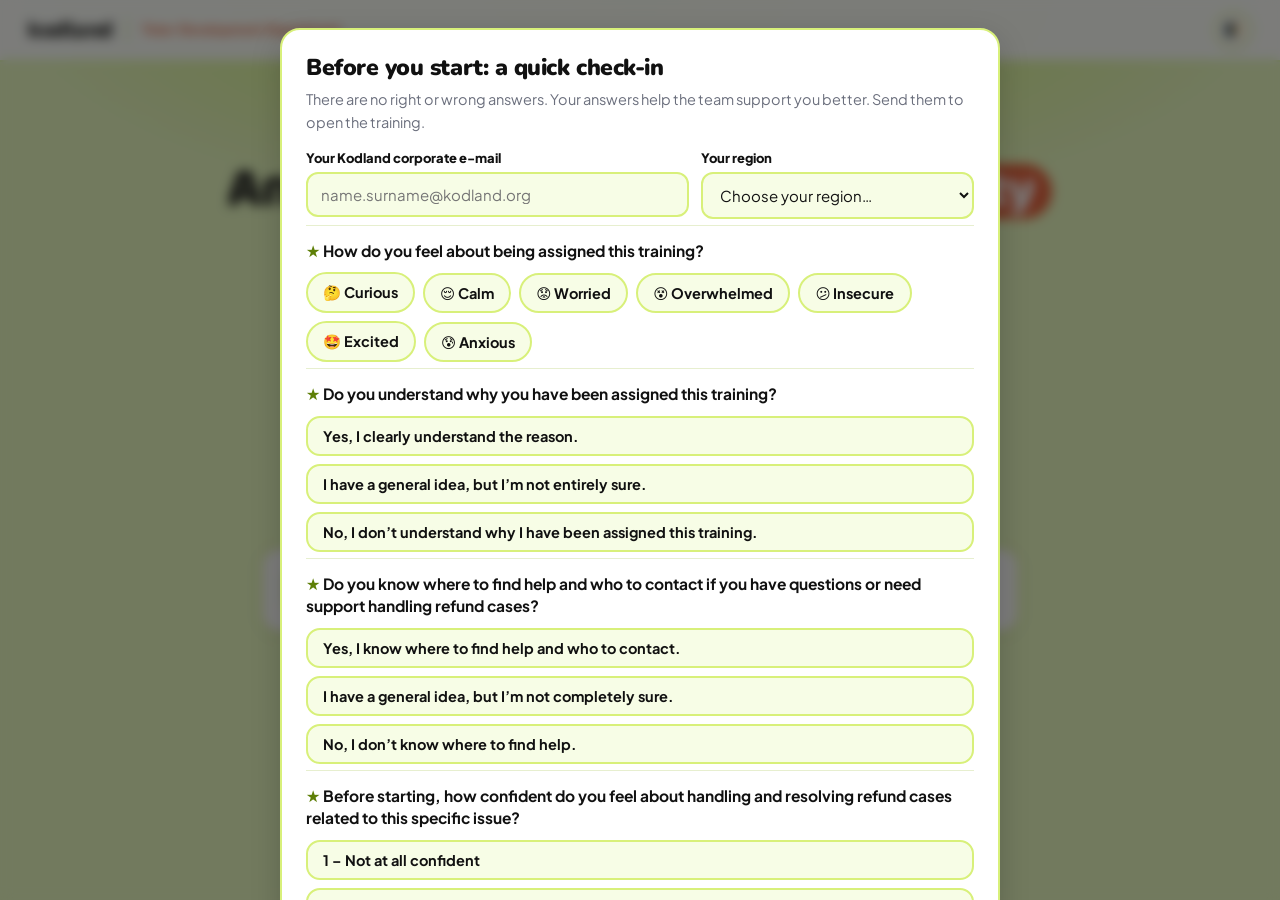
==== commit a5cbdde4: "Add files via upload" ====
--- a/index.html
+++ b/index.html
@@ -94,5 +94,6 @@
 <script>window.PROG_KEY_OVERRIDE='kl-mt-teacher_work-progress'; window.HERO_ART={ill:'shield',orbs:['⭐','🎓','💬','🛟']};</script>
 <script src="assets/content-en.js"></script>
 <script src="assets/engine.js"></script>
+<script src="assets/surveys.js"></script>
 </body>
 </html>
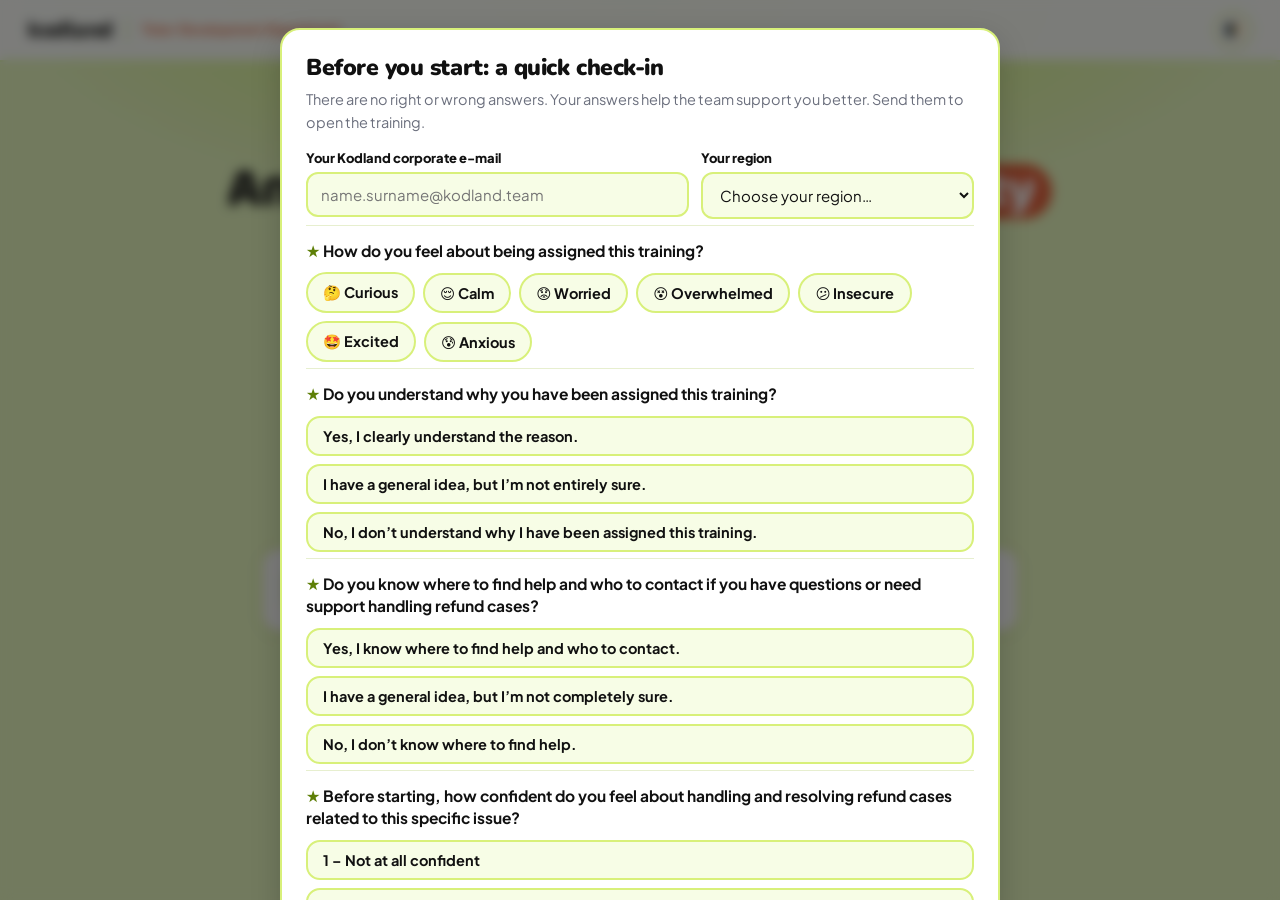
==== commit d8ff9f13: "Add files via upload" ====
--- a/index.html
+++ b/index.html
@@ -93,7 +93,7 @@
 
 <script>window.PROG_KEY_OVERRIDE='kl-mt-teacher_work-progress'; window.HERO_ART={ill:'shield',orbs:['⭐','🎓','💬','🛟']};</script>
 <script src="assets/content-en.js"></script>
+<script src="assets/surveys-v2.js"></script>
 <script src="assets/engine.js"></script>
-<script src="assets/surveys.js"></script>
 </body>
 </html>
--- a/assets/style.css
+++ b/assets/style.css
@@ -406,3 +406,27 @@
 
 /* long words in translated text must wrap inside their cards instead of widening them */
 .pattern-card,.card,.co,.step-box,.ix-card,.ix-fb,.mobj-txt{min-width:0;overflow-wrap:break-word}
+
+/* Tabs by age / dimension (dimTabs) */
+.dt-bar{display:grid;grid-template-columns:repeat(auto-fit,minmax(150px,1fr));gap:10px;margin-bottom:14px}
+@media(max-width:700px){.dt-bar{grid-template-columns:repeat(2,1fr)}}
+.dt-btn{display:flex;flex-direction:column;align-items:center;gap:6px;background:var(--surface);border:2px solid var(--border);border-radius:var(--r);padding:14px 8px 12px;font-family:'Baloo 2',sans-serif;font-weight:800;font-size:14.5px;color:var(--text2);cursor:pointer;box-shadow:var(--shadow);transition:transform .15s,border-color .15s,background .15s}
+.dt-btn:hover{transform:translateY(-2px)}
+.dt-btn.on{border-color:var(--coral);background:var(--hi-bg);color:var(--text)}
+.dt-btn-ic{font-size:36px;line-height:1}
+.dt-btn-lbl{line-height:1.2;text-align:center}
+.dt-panel{display:none}
+.dt-panel.on{display:block;animation:dtIn .25s ease}
+@keyframes dtIn{from{opacity:0;transform:translateY(6px)}to{opacity:1;transform:none}}
+.dt-intro{display:flex;gap:16px;align-items:flex-start;background:var(--surface);border:2px solid var(--border);border-left:6px solid var(--coral);border-radius:var(--r);padding:18px 20px;margin-bottom:12px;box-shadow:var(--shadow)}
+.dt-intro-ic{font-size:46px;line-height:1;flex-shrink:0}
+.dt-intro-t{font-family:'Baloo 2',sans-serif;font-weight:800;font-size:20px;color:var(--text);margin-bottom:4px}
+.dt-intro p{font-size:14.5px;color:var(--text2);line-height:1.65;margin:0}
+.dt-intro p strong{color:var(--text)}
+.dt-panel .icon-grid{grid-template-columns:repeat(auto-fit,minmax(300px,1fr))}
+.dt-panel .icon-grid-item{padding:16px 16px}
+.dt-panel .igi-ic{width:56px;height:56px;font-size:30px}
+.dt-panel .igi-txt{font-size:14px}
+.dt-next{display:block;margin:6px 0 0 auto;background:var(--coral);color:#fff;border:none;border-radius:999px;padding:11px 22px;font-family:'Baloo 2',sans-serif;font-weight:800;font-size:14.5px;cursor:pointer;box-shadow:var(--shadow)}
+.dt-next:hover{background:var(--pink-hover-d)}
+.dt-done{text-align:right;font-family:'Baloo 2',sans-serif;font-weight:800;font-size:14.5px;color:var(--green-d);margin-top:6px}
